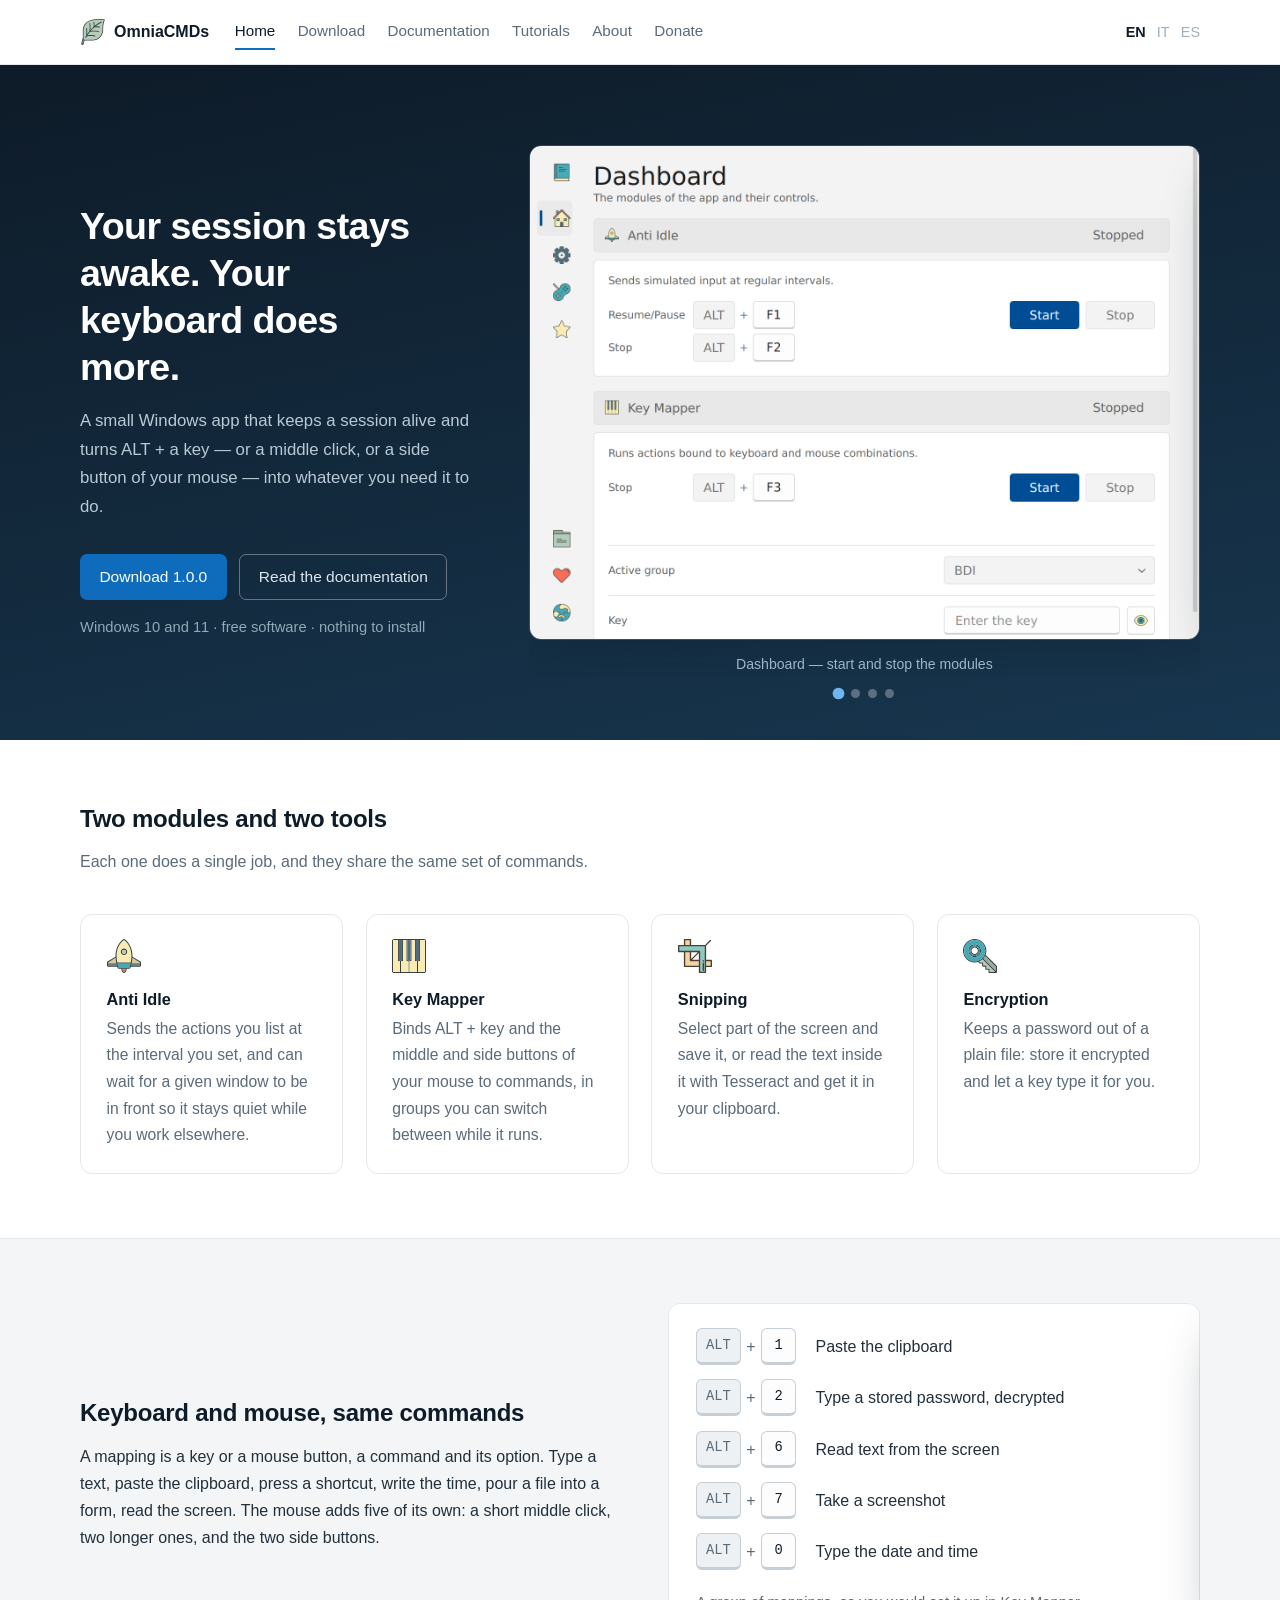
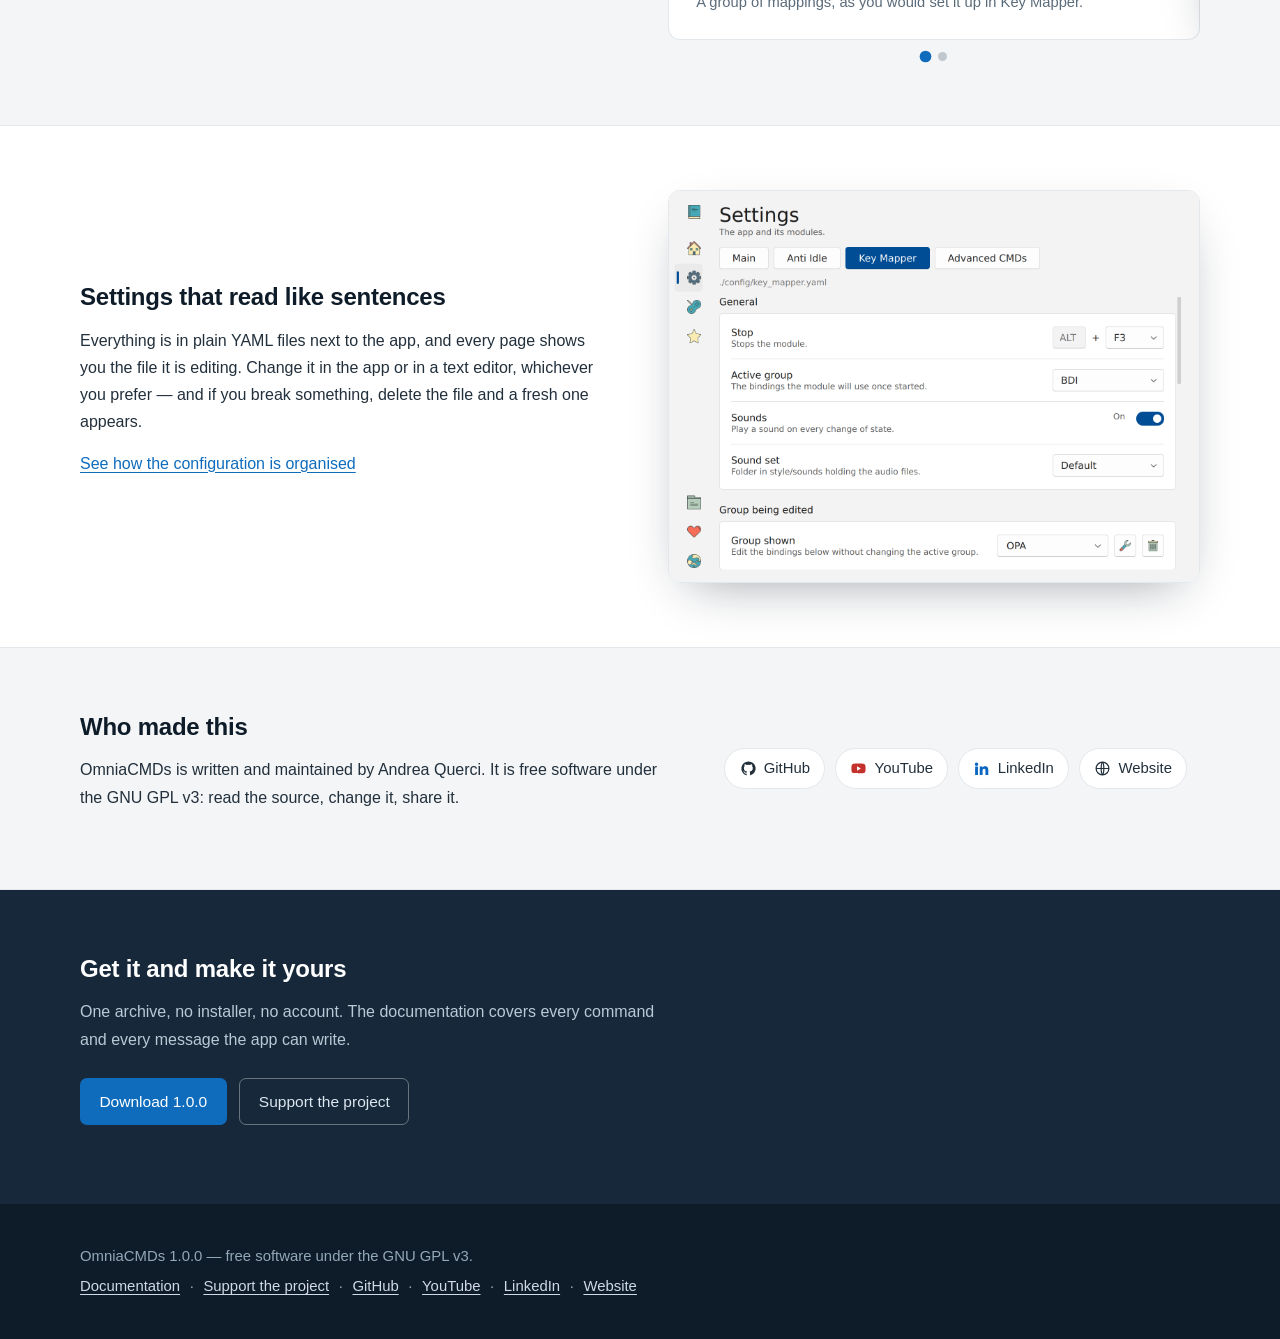
==== index.html @ 5a632fea "Add files via upload" ====
<!DOCTYPE html>
<html lang="en">
<head>
<meta charset="utf-8">
<meta name="viewport" content="width=device-width, initial-scale=1">
<title>Home — OmniaCMDs</title>
<meta name="description" content="Keep your Windows session awake and turn ALT + a key into any command.">
<link rel="icon" href="[data-uri]">
<style>
:root {
  --ink: #0e1b28;
  --ink-soft: #16283a;
  --paper: #ffffff;
  --mist: #f3f5f7;
  --body: #22303c;
  --muted: #5a6b7a;
  --rule: #e3e8ec;
  --accent: #0f6cbd;
  --accent-dark: #0b5496;
  --sky: #6fb5f0;
  --leaf: #1f7a3d;
  --keycap: #fdfdfd;
  --keycap-edge: #c6ced6;
  --shadow: 0 18px 50px -22px rgba(14, 27, 40, 0.45);
  --measure: 66ch;
}

* { box-sizing: border-box; }
html { scroll-behavior: smooth; }
@media (prefers-reduced-motion: reduce) { html { scroll-behavior: auto; } }

body {
  margin: 0;
  background: var(--paper);
  color: var(--body);
  font: 400 16px/1.7 "Segoe UI", -apple-system, "Helvetica Neue", Arial, sans-serif;
  -webkit-font-smoothing: antialiased;
}

h1, h2, h3 { color: var(--ink); line-height: 1.25; margin: 0; font-weight: 600; }
h1 { font-size: clamp(1.75rem, 1.3rem + 1.4vw, 2.35rem); letter-spacing: -0.015em; }
h2 { font-size: clamp(1.25rem, 1.1rem + 0.6vw, 1.5rem); letter-spacing: -0.01em; }
h3 { font-size: 1.02rem; }
p, ul, ol { max-width: var(--measure); }
p { margin: 0.9rem 0; }
li { margin: 0.35rem 0; }
b { color: var(--ink); }
a { color: var(--accent); text-underline-offset: 3px; }
a:hover { text-decoration-thickness: 2px; }
:focus-visible { outline: 3px solid var(--sky); outline-offset: 2px; }
img { max-width: 100%; height: auto; display: block; }

code, kbd { font-family: "Cascadia Mono", ui-monospace, "SF Mono", Menlo, Consolas, monospace; font-size: 0.9em; }
code { background: var(--mist); border-radius: 5px; padding: 0.12em 0.4em; color: #17384f; }
pre {
  background: var(--ink); color: #dfe8f0; border-radius: 10px;
  padding: 1.05rem 1.2rem; overflow-x: auto; line-height: 1.6;
  margin: 1.2rem 0; max-width: 74ch; font-size: 0.95rem;
}
pre code { background: none; color: inherit; padding: 0; }

.skip { position: absolute; left: -9999px; }
.skip:focus { left: 1rem; top: 0.6rem; z-index: 50; background: #fff; padding: 0.6rem 1rem; border-radius: 8px; }
.wrap { width: min(1200px, 100%); margin: 0 auto; padding: 0 clamp(1.1rem, 4vw, 2.5rem); }

.top {
  position: sticky; top: 0; z-index: 30;
  background: rgba(255, 255, 255, 0.93);
  backdrop-filter: blur(8px);
  border-bottom: 1px solid var(--rule);
}
.top .wrap { display: flex; align-items: center; gap: 1.6rem; min-height: 64px; }
.brand { display: inline-flex; align-items: center; gap: 0.5rem; color: var(--ink); text-decoration: none; font-weight: 600; font-size: 1rem; }
.brand img { width: 26px; height: 26px; }
.menu { display: flex; gap: 1.4rem; margin-right: auto; flex-wrap: wrap; }
.menu a { color: var(--muted); text-decoration: none; font-size: 0.95rem; padding: 0.25rem 0; border-bottom: 2px solid transparent; }
.menu a:hover { color: var(--ink); }
.menu a[aria-current] { color: var(--ink); border-bottom-color: var(--accent); }
.lang { display: flex; align-items: center; gap: 0.55rem; margin: 0; font-size: 0.9rem; color: var(--muted); }
.lang a { color: var(--muted); text-decoration: none; }
.lang a:hover { color: var(--ink); text-decoration: underline; }
.lang [aria-current] { color: var(--ink); font-weight: 600; }

.hero { background: linear-gradient(168deg, #0e1b28 0%, #17364f 100%); color: #e9eef3; padding: clamp(3rem, 7vw, 5rem) 0 0; overflow: hidden; }
.hero h1 { color: #fff; max-width: 17ch; }
.hero .lede { color: #b9c9d6; font-size: 1.05rem; max-width: 48ch; margin-top: 1rem; }
.hero .wrap { display: grid; gap: clamp(2rem, 5vw, 3.5rem); }
@media (min-width: 900px) { .hero .wrap { grid-template-columns: 0.85fr 1.45fr; align-items: center; } }
.hero .shot { margin-bottom: 2.6rem; }
.hero-actions { display: flex; flex-wrap: wrap; gap: 0.8rem; margin: 2rem 0 0.9rem; }
.hero .small { font-size: 0.92rem; color: #93a8b8; margin: 0 0 2.6rem; }

.button {
  display: inline-flex; align-items: center; justify-content: center;
  padding: 0.58rem 1.15rem; border-radius: 7px; font-weight: 500; font-size: 0.97rem;
  background: var(--accent); color: #fff; text-decoration: none;
  border: 1px solid transparent;
}
.button:hover { background: var(--accent-dark); }
.button.ghost { background: transparent; color: #dbe6ef; border-color: rgba(255,255,255,0.35); }
.button.ghost:hover { background: rgba(255,255,255,0.09); color: #fff; }
.button.quiet { background: #fff; color: var(--ink); border-color: var(--keycap-edge); }
.button.quiet:hover { background: var(--mist); }

.band { padding: clamp(2.6rem, 5vw, 4rem) 0; }
.band.mist { background: var(--mist); border-block: 1px solid var(--rule); }
.head { max-width: 58ch; margin-bottom: 2.4rem; }
.head p { color: var(--muted); font-size: 1rem; }

.grid { display: grid; gap: 1.4rem; }
@media (min-width: 720px) { .grid.two { grid-template-columns: repeat(2, 1fr); } }
@media (min-width: 980px) { .grid.four { grid-template-columns: repeat(4, 1fr); } }
.feature { background: var(--paper); border: 1px solid var(--rule); border-radius: 12px; padding: 1.5rem 1.6rem; }
.feature img { width: 34px; height: 34px; margin-bottom: 1rem; }
.feature h3 { margin-bottom: 0.4rem; }
.feature p { margin: 0; color: var(--muted); font-size: 0.98rem; }

.split { display: grid; gap: clamp(2rem, 5vw, 3.5rem); align-items: center; }
@media (min-width: 900px) { .split { grid-template-columns: 1fr 1fr; } }
.split.flip > :first-child { order: 2; }
.split img { border-radius: 12px; border: 1px solid var(--rule); box-shadow: var(--shadow); }

.keymap { background: var(--paper); border: 1px solid var(--rule); border-radius: 12px; padding: 1.5rem 1.7rem; box-shadow: var(--shadow); }
.keymap dl { display: grid; grid-template-columns: auto 1fr; gap: 0.9rem 1.2rem; margin: 0; align-items: center; }
.keymap dt { display: flex; align-items: center; gap: 0.35rem; }
.keymap dd { margin: 0; }
.keymap .caption { margin: 1.2rem 0 0; font-size: 0.92rem; color: var(--muted); }
kbd {
  display: inline-block; min-width: 2.2rem; text-align: center; font-size: 0.86rem;
  padding: 0.3rem 0.55rem; border-radius: 6px; color: var(--ink);
  background: var(--keycap); border: 1px solid var(--keycap-edge); border-bottom-width: 3px;
}
kbd.fixed { background: #eef1f4; color: var(--muted); }
.plus { color: var(--muted); }

.release {
  display: flex; flex-wrap: wrap; align-items: center; gap: 1.2rem 2rem;
  background: var(--paper); border: 1px solid var(--rule); border-radius: 12px;
  padding: 1.6rem 1.8rem; box-shadow: var(--shadow); margin-bottom: 2.6rem;
}
.release .version { font-size: 1.6rem; font-weight: 700; color: var(--ink); line-height: 1; }
.release .meta { color: var(--muted); font-size: 0.95rem; }
.release .actions { margin-left: auto; }
.panel { background: var(--paper); border: 1px solid var(--rule); border-radius: 12px; padding: 1.6rem 1.8rem; }
.panel h3 { margin-bottom: 0.3rem; }
.panel p { color: var(--muted); }
.panel .button { margin-top: 0.6rem; }
.give { display: grid; gap: 1.4rem; }
@media (min-width: 720px) { .give { grid-template-columns: repeat(2, 1fr); } }

.docs { display: grid; gap: 2.6rem; margin-top: 2.8rem; }
@media (min-width: 980px) { .docs { grid-template-columns: 230px 1fr; align-items: start; } }
.toc { position: sticky; top: 84px; font-size: 0.95rem; }
.toc ol { list-style: none; margin: 0; padding: 0; }
.toc a { display: block; padding: 0.32rem 0.75rem; color: var(--muted); text-decoration: none; border-left: 2px solid var(--rule); }
.toc a:hover { color: var(--ink); border-left-color: var(--accent); background: var(--mist); }
.doc h2 { margin-top: 3rem; padding-top: 1.6rem; border-top: 1px solid var(--rule); scroll-margin-top: 84px; }
.doc h2:first-child { margin-top: 0; padding-top: 0; border-top: 0; }
.doc h3 { margin-top: 1.9rem; }

table { border-collapse: collapse; width: 100%; max-width: 74ch; margin: 1.3rem 0; font-size: 0.97rem; }
th, td { text-align: left; padding: 0.6rem 0.75rem; border-bottom: 1px solid var(--rule); vertical-align: top; }
thead th { color: var(--ink); background: var(--mist); font-weight: 600; }
tbody tr:last-child td { border-bottom: 0; }

.note { border-left: 4px solid var(--leaf); background: #f2f8f4; padding: 0.9rem 1.2rem; margin: 1.4rem 0; max-width: 70ch; border-radius: 0 10px 10px 0; }
.note p { margin: 0.3rem 0; }

.cta { background: var(--ink-soft); color: #dbe6ef; padding: clamp(2.6rem, 5vw, 4rem) 0; }
.cta h2 { color: #fff; }
.cta p { color: #b9c9d6; }
.cta .actions { display: flex; flex-wrap: wrap; gap: 0.8rem; margin-top: 1.6rem; }
.foot { background: var(--ink); color: #93a8b8; padding: 2.2rem 0; font-size: 0.93rem; }
.foot a { color: #cfdae4; }
.foot p { margin: 0.3rem 0; max-width: none; }

@media (max-width: 760px) {
  .top .wrap { flex-wrap: wrap; row-gap: 0.6rem; padding-block: 0.7rem; }
  .brand { margin-right: auto; }
  .menu { order: 3; width: 100%; gap: 1.1rem; }
  .release .actions { margin-left: 0; }
}

.pay { display: flex; align-items: center; gap: 0.8rem; margin-bottom: 0.4rem; }
.pay img { width: 34px; height: 34px; flex: none; }
.pay h3 { margin: 0; }
.bank { background: var(--mist); border: 1px solid var(--rule); border-radius: 12px; padding: 1.6rem 1.8rem; margin-top: 1.4rem; }
.bank .iban {
  display: inline-block; margin: 0.4rem 0 0.2rem; font-size: 1.05rem; letter-spacing: 0.06em;
  font-family: "Cascadia Mono", ui-monospace, Consolas, monospace;
  background: var(--paper); border: 1px solid var(--rule); border-radius: 8px; padding: 0.6rem 0.9rem;
  user-select: all;
}
.bank .holder { color: var(--muted); font-size: 0.93rem; margin: 0.4rem 0 1rem; }
.bank .holder:last-child { margin-bottom: 0; }
.bank .iban.small-code { font-size: 0.95rem; letter-spacing: 0.04em; }
.free { display: inline-block; font-size: 0.82rem; color: var(--leaf); background: #e8f4ec;
        border: 1px solid #bcdcc7; border-radius: 999px; padding: 0.1rem 0.6rem; margin-left: 0.5rem; }

/* ------------------------------------------------------------- credits */
.credits { display: grid; gap: 1.6rem; align-items: center; }
@media (min-width: 760px) { .credits { grid-template-columns: 1.3fr 1fr; } }
.social { display: flex; flex-wrap: wrap; gap: 0.6rem; margin: 0; padding: 0; list-style: none; }
.social a {
  display: inline-flex; align-items: center; gap: 0.45rem; text-decoration: none;
  background: var(--paper); border: 1px solid var(--rule); border-radius: 999px;
  padding: 0.4rem 0.9rem; color: var(--body); font-size: 0.93rem;
}
.social a:hover { border-color: var(--accent); color: var(--accent); }
.social img { width: 17px; height: 17px; }

/* -------------------------------------------------------------- motion */
@media (prefers-reduced-motion: no-preference) {
  .hero h1, .hero .lede, .hero-actions, .hero .small { animation: lift 0.7s ease-out both; }
  .hero .lede { animation-delay: 0.08s; }
  .hero-actions { animation-delay: 0.16s; }
  .hero .small { animation-delay: 0.22s; }
  .hero .shot { animation: arrive 1s cubic-bezier(0.22, 0.8, 0.3, 1) 0.15s both; }

  @supports (animation-timeline: view()) {
    .band .head, .feature, .split > *, .carousel, .release, .panel, .bank, .credits {
      animation: breathe linear both;
      animation-timeline: view();
      animation-range: entry 8% exit 92%;
    }
  }
}
@keyframes lift { from { opacity: 0; transform: translateY(14px); } to { opacity: 1; transform: none; } }
@keyframes breathe {
  0% { opacity: 0; transform: translateY(20px); }
  22% { opacity: 1; transform: none; }
  78% { opacity: 1; transform: none; }
  100% { opacity: 0; transform: translateY(-14px); }
}
@keyframes arrive { from { opacity: 0; transform: translateY(46px) scale(0.985); } to { opacity: 1; transform: none; } }

.lang .soon { color: #9fb0bd; cursor: default; }
.lang { gap: 0.7rem; }

@media print {
  * { animation: none !important; opacity: 1 !important; transform: none !important; }
  .top, .cta, .hero .shot { display: none; }
  body { color: #000; }
}

.foot-links { display: flex; flex-wrap: wrap; gap: 0.2rem 0.6rem; }

.carousel { position: relative; }
.carousel .stage { border-radius: 12px; }
.carousel .track {
  display: flex; overflow-x: auto; scroll-snap-type: x mandatory;
  scroll-behavior: smooth; scrollbar-width: none; border-radius: 12px;
  overscroll-behavior-x: contain; -webkit-overflow-scrolling: touch;
}
.carousel .track::-webkit-scrollbar { display: none; }
.carousel .slide { flex: 0 0 100%; margin: 0; min-width: 0; scroll-snap-align: center; }
.carousel img { width: 100%; display: block; border-radius: 12px; box-shadow: var(--shadow); }
.hero .carousel img { border: 1px solid rgba(255, 255, 255, 0.16); }
.carousel figcaption { text-align: center; font-size: 0.88rem; color: var(--muted); padding: 0.8rem 0.5rem 0; }
.hero .carousel figcaption { color: #9fb4c6; }

.dots {
  display: flex; justify-content: center; gap: 0.5rem;
  margin: 0.8rem auto 0; padding: 0; max-width: none;
}
.dots button {
  width: 9px; height: 9px; padding: 0; border-radius: 50%; cursor: pointer; border: 0;
  background: rgba(20, 40, 60, 0.22); transition: background 0.3s ease, transform 0.3s ease;
}
.hero .dots button { background: rgba(255, 255, 255, 0.3); }
.dots button[aria-current="true"] { background: var(--accent); transform: scale(1.3); }
.hero .dots button[aria-current="true"] { background: var(--sky); }
.dots button:hover { background: rgba(20, 40, 60, 0.45); }
.hero .dots button:hover { background: rgba(255, 255, 255, 0.6); }

@media (prefers-reduced-motion: reduce) {
  .carousel .track { scroll-behavior: auto; }
}





/* ------------------------------------------------- figures and tutorials */
figure.shot { margin: 1.8rem 0; }
figure.shot img { width: 100%; border-radius: 10px; border: 1px solid var(--rule); box-shadow: var(--shadow); }
figure.shot figcaption { text-align: left; font-size: 0.9rem; color: var(--muted); padding-top: 0.6rem; }

.videos { margin-bottom: 2rem; }
.video { background: var(--paper); border: 1px solid var(--rule); border-radius: 12px; padding: 1.4rem 1.5rem; }
.video h3 { margin-bottom: 0.4rem; }
.video p { color: var(--muted); font-size: 0.97rem; }
.button img { width: 17px; height: 17px; margin-right: 0.5rem; }
.button span { display: inline-block; }

dl.notes { display: grid; grid-template-columns: auto 1fr; gap: 0.5rem 1.2rem; max-width: 72ch; margin: 1.2rem 0 2rem; }
dl.notes dt { color: var(--ink); font-weight: 600; }
dl.notes dd { margin: 0; color: var(--muted); }
@media (max-width: 620px) { dl.notes { grid-template-columns: 1fr; gap: 0.1rem 0; } dl.notes dd { margin-bottom: 0.7rem; } }

</style>
</head>
<body>
<a class="skip" href="#main">Skip to content</a>
<header class="top"><div class="wrap">
  <a class="brand" href="index.html"><img src="[data-uri]" alt=""><span>OmniaCMDs</span></a>
  <nav class="menu"><a href="index.html" aria-current="page">Home</a><a href="download.html">Download</a><a href="docs.html">Documentation</a><a href="tutorials.html">Tutorials</a><a href="about.html">About</a><a href="donate.html">Donate</a></nav>
  <p class="lang"><span aria-current="true">EN</span> <span class="soon" title="Coming soon">IT</span> <span class="soon" title="Coming soon">ES</span></p>
</div></header>
<main id="main">
<section class="hero"><div class="wrap">
  <div>
    <h1>Your session stays awake. Your keyboard does more.</h1>
    <p class="lede">A small Windows app that keeps a session alive and turns ALT + a key — or a middle click, or a side button of your mouse — into whatever you need it to do.</p>
    <p class="hero-actions">
      <a class="button" href="download.html">Download 1.0.0</a>
      <a class="button ghost" href="docs.html">Read the documentation</a>
    </p>
    <p class="small">Windows 10 and 11 · free software · nothing to install</p>
  </div>
  <div class="shot carousel" data-every="6000">
    <div class="stage"><div class="track"><figure class="slide"><img src="[data-uri]" alt="Dashboard — start and stop the modules"><figcaption>Dashboard — start and stop the modules</figcaption></figure><figure class="slide"><img src="[data-uri]" alt="Key Mapper — mouse and keyboard mappings"><figcaption>Key Mapper — mouse and keyboard mappings</figcaption></figure><figure class="slide"><img src="[data-uri]" alt="Anti Idle — actions, waits and windows to watch"><figcaption>Anti Idle — actions, waits and windows to watch</figcaption></figure><figure class="slide"><img src="[data-uri]" alt="Snipping — capture an area or read its text"><figcaption>Snipping — capture an area or read its text</figcaption></figure></div></div>
    <p class="dots"><button type="button" aria-label="Dashboard — start and stop the modules"></button><button type="button" aria-label="Key Mapper — mouse and keyboard mappings"></button><button type="button" aria-label="Anti Idle — actions, waits and windows to watch"></button><button type="button" aria-label="Snipping — capture an area or read its text"></button></p>
  </div>
</div></section>

<section class="band"><div class="wrap">
  <div class="head">
    <h2>Two modules and two tools</h2>
    <p>Each one does a single job, and they share the same set of commands.</p>
  </div>
  <div class="grid four"><article class="feature"><img src="[data-uri]" alt=""><h3>Anti Idle</h3><p>Sends the actions you list at the interval you set, and can wait for a given window to be in front so it stays quiet while you work elsewhere.</p></article><article class="feature"><img src="[data-uri]" alt=""><h3>Key Mapper</h3><p>Binds ALT + key and the middle and side buttons of your mouse to commands, in groups you can switch between while it runs.</p></article><article class="feature"><img src="[data-uri]" alt=""><h3>Snipping</h3><p>Select part of the screen and save it, or read the text inside it with Tesseract and get it in your clipboard.</p></article><article class="feature"><img src="[data-uri]" alt=""><h3>Encryption</h3><p>Keeps a password out of a plain file: store it encrypted and let a key type it for you.</p></article></div>
</div></section>

<section class="band mist"><div class="wrap split">
  <div>
    <h2>Keyboard and mouse, same commands</h2>
    <p>A mapping is a key or a mouse button, a command and its option. Type a text, paste the clipboard, press a shortcut, write the time, pour a file into a form, read the screen. The mouse adds five of its own: a short middle click, two longer ones, and the two side buttons.</p>
  </div>
  <div class="carousel" data-every="7000">
    <div class="stage"><div class="track"><div class="slide keymap"><dl><dt><kbd class="fixed">ALT</kbd><span class="plus">+</span><kbd>1</kbd></dt><dd>Paste the clipboard</dd><dt><kbd class="fixed">ALT</kbd><span class="plus">+</span><kbd>2</kbd></dt><dd>Type a stored password, decrypted</dd><dt><kbd class="fixed">ALT</kbd><span class="plus">+</span><kbd>6</kbd></dt><dd>Read text from the screen</dd><dt><kbd class="fixed">ALT</kbd><span class="plus">+</span><kbd>7</kbd></dt><dd>Take a screenshot</dd><dt><kbd class="fixed">ALT</kbd><span class="plus">+</span><kbd>0</kbd></dt><dd>Type the date and time</dd></dl><p class="caption">A group of mappings, as you would set it up in Key Mapper.</p></div><div class="slide keymap"><dl><dt><kbd>MB3</kbd></dt><dd>Type your user name</dd><dt><kbd>MB3-1</kbd></dt><dd>Type the password, decrypted</dd><dt><kbd>MB3-2</kbd></dt><dd>Paste the clipboard</dd><dt><kbd>X1</kbd></dt><dd>Open a file</dd><dt><kbd>X2</kbd></dt><dd>Read text from the screen</dd></dl><p class="caption">The same group, on the mouse buttons.</p></div></div></div>
    <p class="dots">
      <button type="button" aria-label="A group of mappings, as you would set it up in Key Mapper."></button>
      <button type="button" aria-label="The same group, on the mouse buttons."></button>
    </p>
  </div>
</div></section>

<section class="band"><div class="wrap split flip">
  <div><img src="[data-uri]" alt="The Key Mapper settings, with mouse and keyboard mappings."></div>
  <div>
    <h2>Settings that read like sentences</h2>
    <p>Everything is in plain YAML files next to the app, and every page shows you the file it is editing. Change it in the app or in a text editor, whichever you prefer — and if you break something, delete the file and a fresh one appears.</p>
    <p><a href="docs.html">See how the configuration is organised</a></p>
  </div>
</div></section>

<section class="band mist"><div class="wrap credits">
  <div>
    <h2>Who made this</h2>
    <p>OmniaCMDs is written and maintained by Andrea Querci. It is free software under the GNU GPL v3: read the source, change it, share it.</p>
  </div>
  <ul class="social"><li><a href="https://github.com/" rel="noreferrer"><img src="[data-uri]" alt="">GitHub</a></li><li><a href="https://youtube.com/" rel="noreferrer"><img src="[data-uri]" alt="">YouTube</a></li><li><a href="https://linkedin.com/" rel="noreferrer"><img src="[data-uri]" alt="">LinkedIn</a></li><li><a href="https://querci.ovh/" rel="noreferrer"><img src="[data-uri]" alt="">Website</a></li></ul>
</div></section>
<section class="cta"><div class="wrap">
  <h2>Get it and make it yours</h2>
  <p>One archive, no installer, no account. The documentation covers every command and every message the app can write.</p>
  <p class="actions">
    <a class="button" href="download.html">Download 1.0.0</a>
    <a class="button ghost" href="donate.html">Support the project</a>
  </p>
</div></section>
</main>
<script src="assets/carousel.js"></script>
<footer class="foot"><div class="wrap">
  <p>OmniaCMDs 1.0.0 — free software under the GNU GPL v3.</p>
  <p class="foot-links"><a href="docs.html">Documentation</a> · <a href="donate.html">Support the project</a> · <a href="https://github.com/" rel="noreferrer">GitHub</a> · <a href="https://youtube.com/" rel="noreferrer">YouTube</a> · <a href="https://linkedin.com/" rel="noreferrer">LinkedIn</a> · <a href="https://querci.ovh/" rel="noreferrer">Website</a></p>
</div></footer>
</body>
</html>
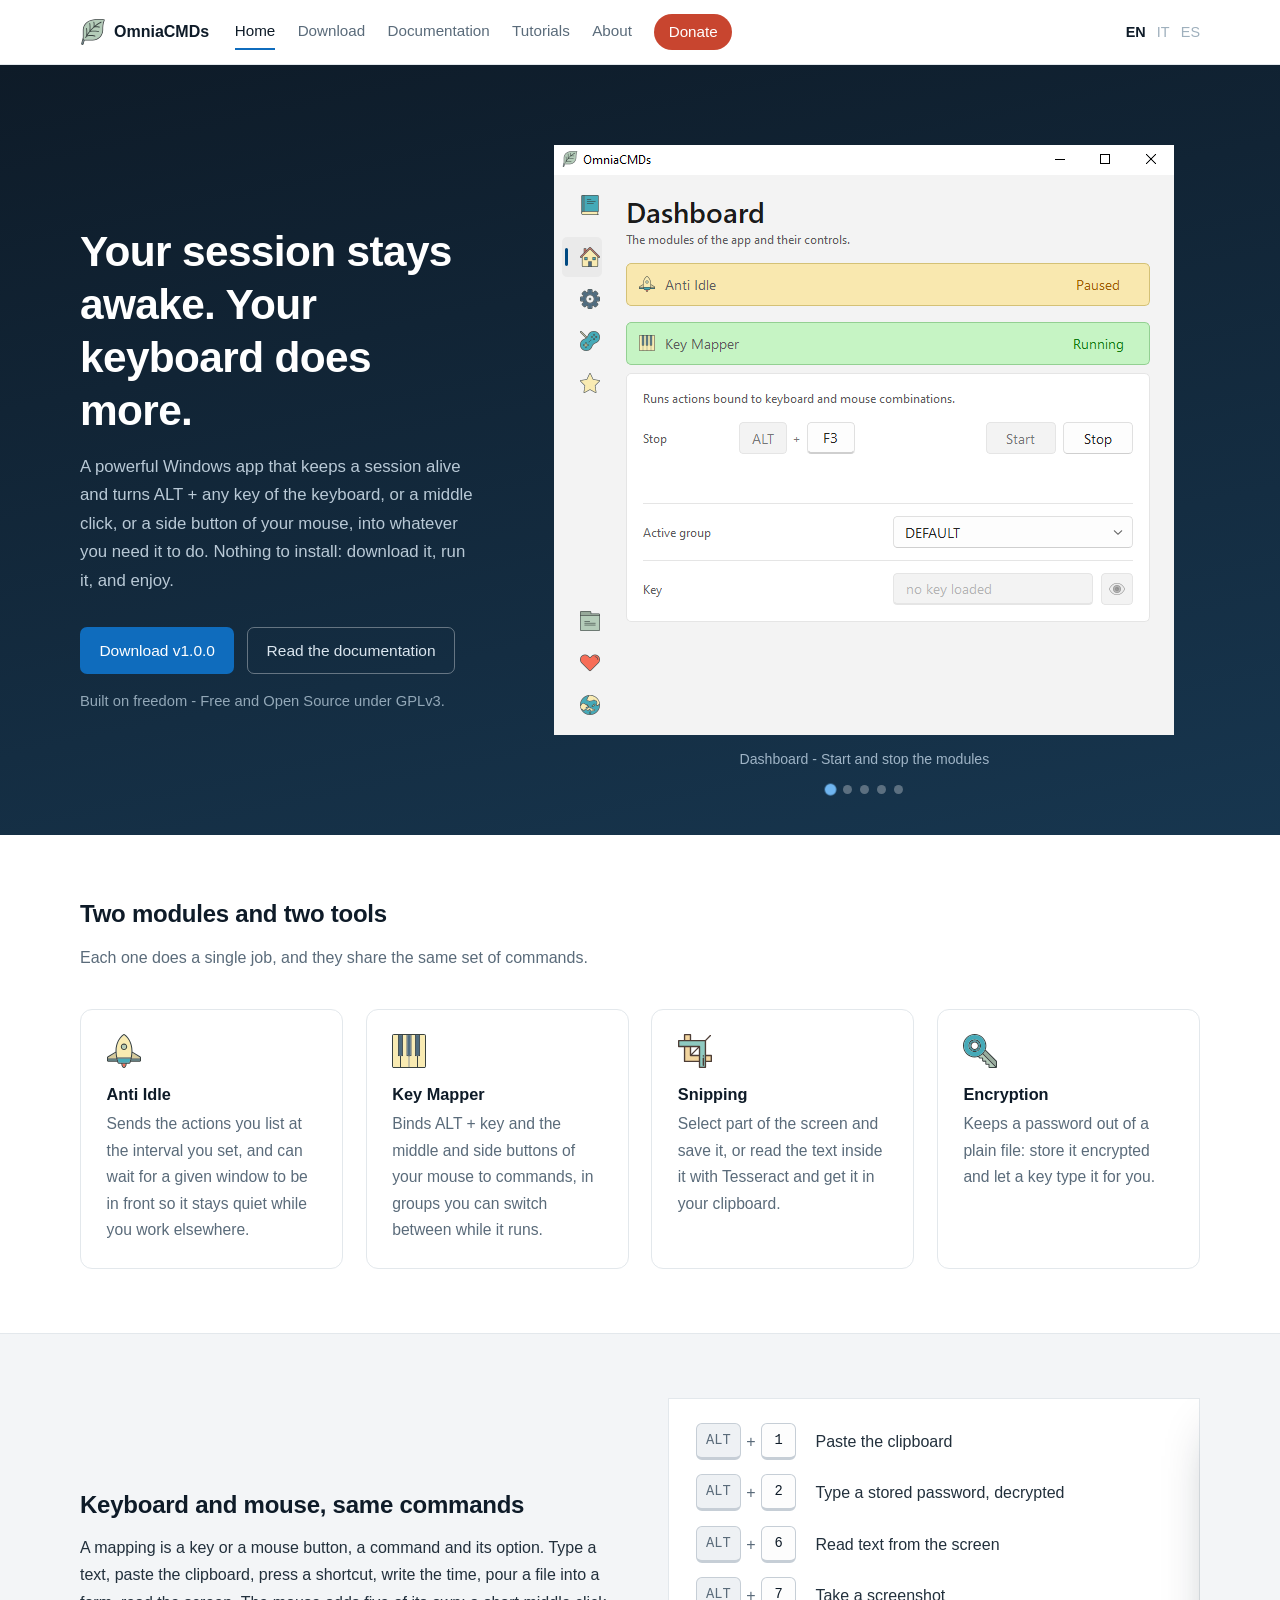
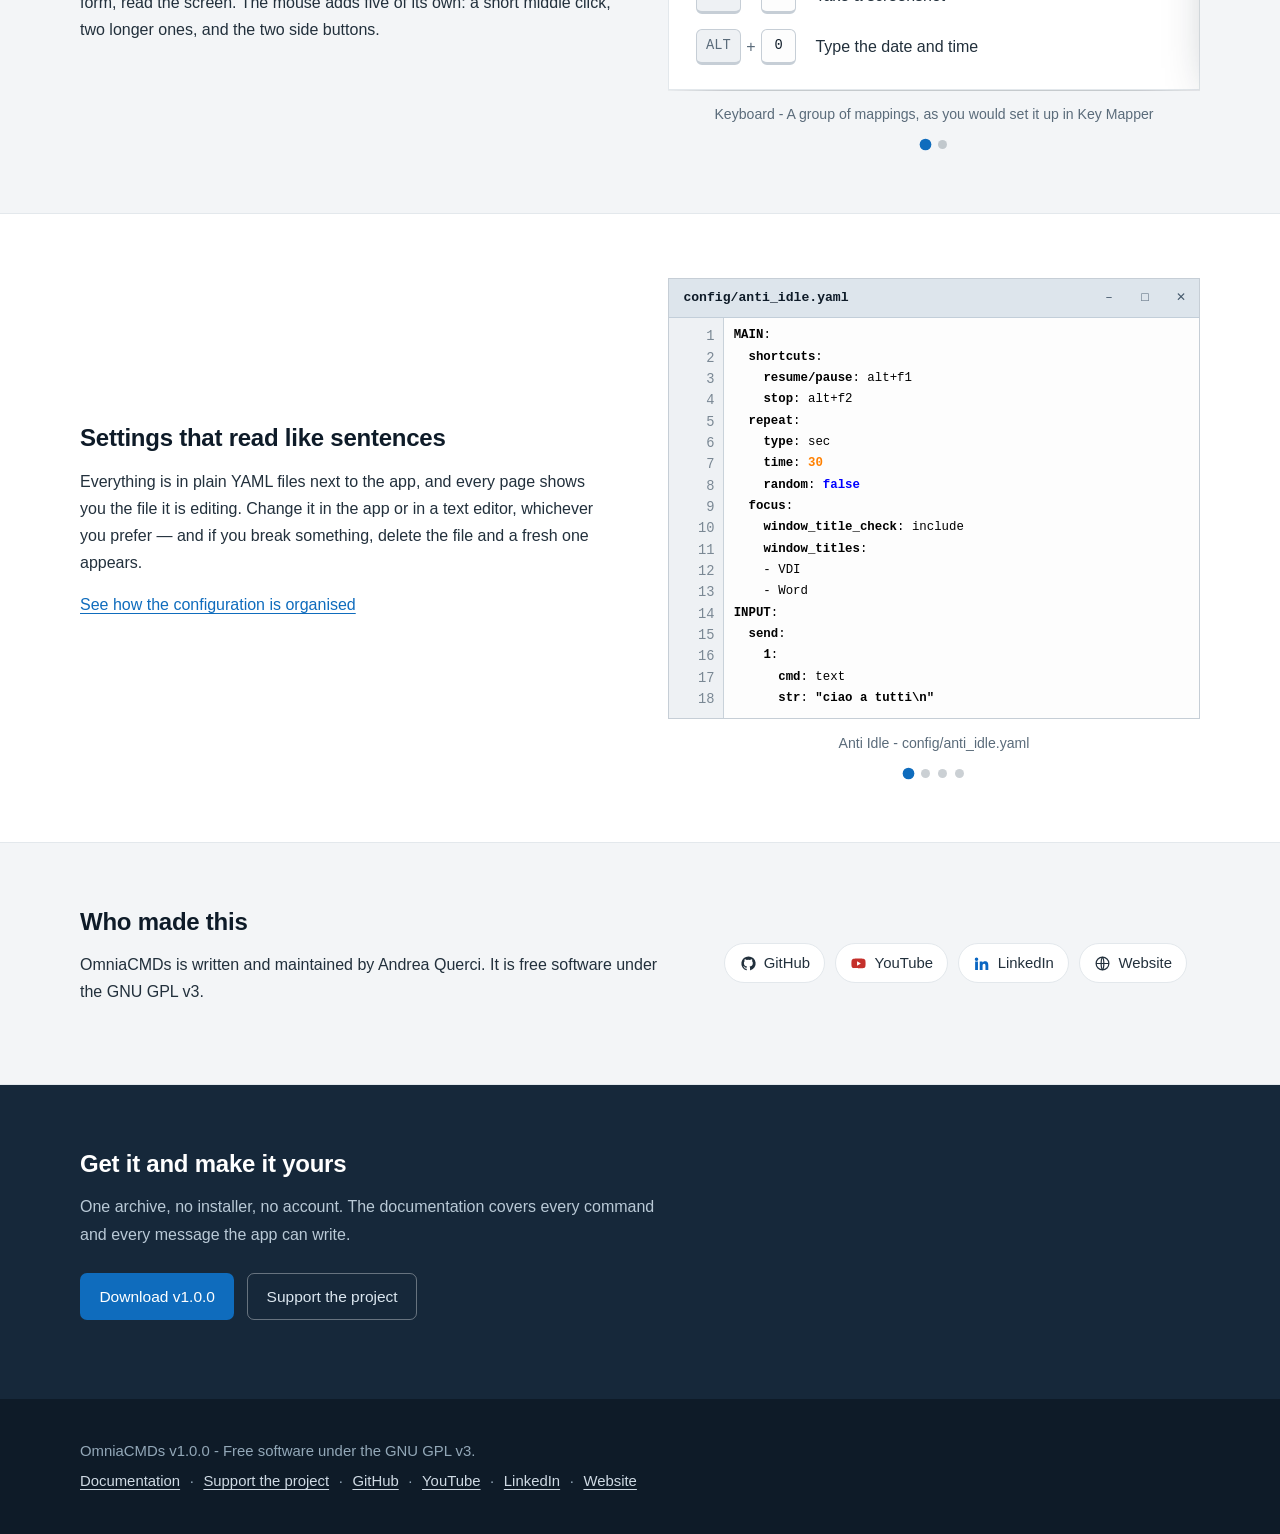
==== commit a64fca1b: "Add files via upload" ====
--- a/index.html
+++ b/index.html
@@ -5,305 +5,13 @@
 <meta name="viewport" content="width=device-width, initial-scale=1">
 <title>Home — OmniaCMDs</title>
 <meta name="description" content="Keep your Windows session awake and turn ALT + a key into any command.">
-<link rel="icon" href="[data-uri]">
-<style>
-:root {
-  --ink: #0e1b28;
-  --ink-soft: #16283a;
-  --paper: #ffffff;
-  --mist: #f3f5f7;
-  --body: #22303c;
-  --muted: #5a6b7a;
-  --rule: #e3e8ec;
-  --accent: #0f6cbd;
-  --accent-dark: #0b5496;
-  --sky: #6fb5f0;
-  --leaf: #1f7a3d;
-  --keycap: #fdfdfd;
-  --keycap-edge: #c6ced6;
-  --shadow: 0 18px 50px -22px rgba(14, 27, 40, 0.45);
-  --measure: 66ch;
-}
-
-* { box-sizing: border-box; }
-html { scroll-behavior: smooth; }
-@media (prefers-reduced-motion: reduce) { html { scroll-behavior: auto; } }
-
-body {
-  margin: 0;
-  background: var(--paper);
-  color: var(--body);
-  font: 400 16px/1.7 "Segoe UI", -apple-system, "Helvetica Neue", Arial, sans-serif;
-  -webkit-font-smoothing: antialiased;
-}
-
-h1, h2, h3 { color: var(--ink); line-height: 1.25; margin: 0; font-weight: 600; }
-h1 { font-size: clamp(1.75rem, 1.3rem + 1.4vw, 2.35rem); letter-spacing: -0.015em; }
-h2 { font-size: clamp(1.25rem, 1.1rem + 0.6vw, 1.5rem); letter-spacing: -0.01em; }
-h3 { font-size: 1.02rem; }
-p, ul, ol { max-width: var(--measure); }
-p { margin: 0.9rem 0; }
-li { margin: 0.35rem 0; }
-b { color: var(--ink); }
-a { color: var(--accent); text-underline-offset: 3px; }
-a:hover { text-decoration-thickness: 2px; }
-:focus-visible { outline: 3px solid var(--sky); outline-offset: 2px; }
-img { max-width: 100%; height: auto; display: block; }
-
-code, kbd { font-family: "Cascadia Mono", ui-monospace, "SF Mono", Menlo, Consolas, monospace; font-size: 0.9em; }
-code { background: var(--mist); border-radius: 5px; padding: 0.12em 0.4em; color: #17384f; }
-pre {
-  background: var(--ink); color: #dfe8f0; border-radius: 10px;
-  padding: 1.05rem 1.2rem; overflow-x: auto; line-height: 1.6;
-  margin: 1.2rem 0; max-width: 74ch; font-size: 0.95rem;
-}
-pre code { background: none; color: inherit; padding: 0; }
-
-.skip { position: absolute; left: -9999px; }
-.skip:focus { left: 1rem; top: 0.6rem; z-index: 50; background: #fff; padding: 0.6rem 1rem; border-radius: 8px; }
-.wrap { width: min(1200px, 100%); margin: 0 auto; padding: 0 clamp(1.1rem, 4vw, 2.5rem); }
-
-.top {
-  position: sticky; top: 0; z-index: 30;
-  background: rgba(255, 255, 255, 0.93);
-  backdrop-filter: blur(8px);
-  border-bottom: 1px solid var(--rule);
-}
-.top .wrap { display: flex; align-items: center; gap: 1.6rem; min-height: 64px; }
-.brand { display: inline-flex; align-items: center; gap: 0.5rem; color: var(--ink); text-decoration: none; font-weight: 600; font-size: 1rem; }
-.brand img { width: 26px; height: 26px; }
-.menu { display: flex; gap: 1.4rem; margin-right: auto; flex-wrap: wrap; }
-.menu a { color: var(--muted); text-decoration: none; font-size: 0.95rem; padding: 0.25rem 0; border-bottom: 2px solid transparent; }
-.menu a:hover { color: var(--ink); }
-.menu a[aria-current] { color: var(--ink); border-bottom-color: var(--accent); }
-.lang { display: flex; align-items: center; gap: 0.55rem; margin: 0; font-size: 0.9rem; color: var(--muted); }
-.lang a { color: var(--muted); text-decoration: none; }
-.lang a:hover { color: var(--ink); text-decoration: underline; }
-.lang [aria-current] { color: var(--ink); font-weight: 600; }
-
-.hero { background: linear-gradient(168deg, #0e1b28 0%, #17364f 100%); color: #e9eef3; padding: clamp(3rem, 7vw, 5rem) 0 0; overflow: hidden; }
-.hero h1 { color: #fff; max-width: 17ch; }
-.hero .lede { color: #b9c9d6; font-size: 1.05rem; max-width: 48ch; margin-top: 1rem; }
-.hero .wrap { display: grid; gap: clamp(2rem, 5vw, 3.5rem); }
-@media (min-width: 900px) { .hero .wrap { grid-template-columns: 0.85fr 1.45fr; align-items: center; } }
-.hero .shot { margin-bottom: 2.6rem; }
-.hero-actions { display: flex; flex-wrap: wrap; gap: 0.8rem; margin: 2rem 0 0.9rem; }
-.hero .small { font-size: 0.92rem; color: #93a8b8; margin: 0 0 2.6rem; }
-
-.button {
-  display: inline-flex; align-items: center; justify-content: center;
-  padding: 0.58rem 1.15rem; border-radius: 7px; font-weight: 500; font-size: 0.97rem;
-  background: var(--accent); color: #fff; text-decoration: none;
-  border: 1px solid transparent;
-}
-.button:hover { background: var(--accent-dark); }
-.button.ghost { background: transparent; color: #dbe6ef; border-color: rgba(255,255,255,0.35); }
-.button.ghost:hover { background: rgba(255,255,255,0.09); color: #fff; }
-.button.quiet { background: #fff; color: var(--ink); border-color: var(--keycap-edge); }
-.button.quiet:hover { background: var(--mist); }
-
-.band { padding: clamp(2.6rem, 5vw, 4rem) 0; }
-.band.mist { background: var(--mist); border-block: 1px solid var(--rule); }
-.head { max-width: 58ch; margin-bottom: 2.4rem; }
-.head p { color: var(--muted); font-size: 1rem; }
-
-.grid { display: grid; gap: 1.4rem; }
-@media (min-width: 720px) { .grid.two { grid-template-columns: repeat(2, 1fr); } }
-@media (min-width: 980px) { .grid.four { grid-template-columns: repeat(4, 1fr); } }
-.feature { background: var(--paper); border: 1px solid var(--rule); border-radius: 12px; padding: 1.5rem 1.6rem; }
-.feature img { width: 34px; height: 34px; margin-bottom: 1rem; }
-.feature h3 { margin-bottom: 0.4rem; }
-.feature p { margin: 0; color: var(--muted); font-size: 0.98rem; }
-
-.split { display: grid; gap: clamp(2rem, 5vw, 3.5rem); align-items: center; }
-@media (min-width: 900px) { .split { grid-template-columns: 1fr 1fr; } }
-.split.flip > :first-child { order: 2; }
-.split img { border-radius: 12px; border: 1px solid var(--rule); box-shadow: var(--shadow); }
-
-.keymap { background: var(--paper); border: 1px solid var(--rule); border-radius: 12px; padding: 1.5rem 1.7rem; box-shadow: var(--shadow); }
-.keymap dl { display: grid; grid-template-columns: auto 1fr; gap: 0.9rem 1.2rem; margin: 0; align-items: center; }
-.keymap dt { display: flex; align-items: center; gap: 0.35rem; }
-.keymap dd { margin: 0; }
-.keymap .caption { margin: 1.2rem 0 0; font-size: 0.92rem; color: var(--muted); }
-kbd {
-  display: inline-block; min-width: 2.2rem; text-align: center; font-size: 0.86rem;
-  padding: 0.3rem 0.55rem; border-radius: 6px; color: var(--ink);
-  background: var(--keycap); border: 1px solid var(--keycap-edge); border-bottom-width: 3px;
-}
-kbd.fixed { background: #eef1f4; color: var(--muted); }
-.plus { color: var(--muted); }
-
-.release {
-  display: flex; flex-wrap: wrap; align-items: center; gap: 1.2rem 2rem;
-  background: var(--paper); border: 1px solid var(--rule); border-radius: 12px;
-  padding: 1.6rem 1.8rem; box-shadow: var(--shadow); margin-bottom: 2.6rem;
-}
-.release .version { font-size: 1.6rem; font-weight: 700; color: var(--ink); line-height: 1; }
-.release .meta { color: var(--muted); font-size: 0.95rem; }
-.release .actions { margin-left: auto; }
-.panel { background: var(--paper); border: 1px solid var(--rule); border-radius: 12px; padding: 1.6rem 1.8rem; }
-.panel h3 { margin-bottom: 0.3rem; }
-.panel p { color: var(--muted); }
-.panel .button { margin-top: 0.6rem; }
-.give { display: grid; gap: 1.4rem; }
-@media (min-width: 720px) { .give { grid-template-columns: repeat(2, 1fr); } }
-
-.docs { display: grid; gap: 2.6rem; margin-top: 2.8rem; }
-@media (min-width: 980px) { .docs { grid-template-columns: 230px 1fr; align-items: start; } }
-.toc { position: sticky; top: 84px; font-size: 0.95rem; }
-.toc ol { list-style: none; margin: 0; padding: 0; }
-.toc a { display: block; padding: 0.32rem 0.75rem; color: var(--muted); text-decoration: none; border-left: 2px solid var(--rule); }
-.toc a:hover { color: var(--ink); border-left-color: var(--accent); background: var(--mist); }
-.doc h2 { margin-top: 3rem; padding-top: 1.6rem; border-top: 1px solid var(--rule); scroll-margin-top: 84px; }
-.doc h2:first-child { margin-top: 0; padding-top: 0; border-top: 0; }
-.doc h3 { margin-top: 1.9rem; }
-
-table { border-collapse: collapse; width: 100%; max-width: 74ch; margin: 1.3rem 0; font-size: 0.97rem; }
-th, td { text-align: left; padding: 0.6rem 0.75rem; border-bottom: 1px solid var(--rule); vertical-align: top; }
-thead th { color: var(--ink); background: var(--mist); font-weight: 600; }
-tbody tr:last-child td { border-bottom: 0; }
-
-.note { border-left: 4px solid var(--leaf); background: #f2f8f4; padding: 0.9rem 1.2rem; margin: 1.4rem 0; max-width: 70ch; border-radius: 0 10px 10px 0; }
-.note p { margin: 0.3rem 0; }
-
-.cta { background: var(--ink-soft); color: #dbe6ef; padding: clamp(2.6rem, 5vw, 4rem) 0; }
-.cta h2 { color: #fff; }
-.cta p { color: #b9c9d6; }
-.cta .actions { display: flex; flex-wrap: wrap; gap: 0.8rem; margin-top: 1.6rem; }
-.foot { background: var(--ink); color: #93a8b8; padding: 2.2rem 0; font-size: 0.93rem; }
-.foot a { color: #cfdae4; }
-.foot p { margin: 0.3rem 0; max-width: none; }
-
-@media (max-width: 760px) {
-  .top .wrap { flex-wrap: wrap; row-gap: 0.6rem; padding-block: 0.7rem; }
-  .brand { margin-right: auto; }
-  .menu { order: 3; width: 100%; gap: 1.1rem; }
-  .release .actions { margin-left: 0; }
-}
-
-.pay { display: flex; align-items: center; gap: 0.8rem; margin-bottom: 0.4rem; }
-.pay img { width: 34px; height: 34px; flex: none; }
-.pay h3 { margin: 0; }
-.bank { background: var(--mist); border: 1px solid var(--rule); border-radius: 12px; padding: 1.6rem 1.8rem; margin-top: 1.4rem; }
-.bank .iban {
-  display: inline-block; margin: 0.4rem 0 0.2rem; font-size: 1.05rem; letter-spacing: 0.06em;
-  font-family: "Cascadia Mono", ui-monospace, Consolas, monospace;
-  background: var(--paper); border: 1px solid var(--rule); border-radius: 8px; padding: 0.6rem 0.9rem;
-  user-select: all;
-}
-.bank .holder { color: var(--muted); font-size: 0.93rem; margin: 0.4rem 0 1rem; }
-.bank .holder:last-child { margin-bottom: 0; }
-.bank .iban.small-code { font-size: 0.95rem; letter-spacing: 0.04em; }
-.free { display: inline-block; font-size: 0.82rem; color: var(--leaf); background: #e8f4ec;
-        border: 1px solid #bcdcc7; border-radius: 999px; padding: 0.1rem 0.6rem; margin-left: 0.5rem; }
-
-/* ------------------------------------------------------------- credits */
-.credits { display: grid; gap: 1.6rem; align-items: center; }
-@media (min-width: 760px) { .credits { grid-template-columns: 1.3fr 1fr; } }
-.social { display: flex; flex-wrap: wrap; gap: 0.6rem; margin: 0; padding: 0; list-style: none; }
-.social a {
-  display: inline-flex; align-items: center; gap: 0.45rem; text-decoration: none;
-  background: var(--paper); border: 1px solid var(--rule); border-radius: 999px;
-  padding: 0.4rem 0.9rem; color: var(--body); font-size: 0.93rem;
-}
-.social a:hover { border-color: var(--accent); color: var(--accent); }
-.social img { width: 17px; height: 17px; }
-
-/* -------------------------------------------------------------- motion */
-@media (prefers-reduced-motion: no-preference) {
-  .hero h1, .hero .lede, .hero-actions, .hero .small { animation: lift 0.7s ease-out both; }
-  .hero .lede { animation-delay: 0.08s; }
-  .hero-actions { animation-delay: 0.16s; }
-  .hero .small { animation-delay: 0.22s; }
-  .hero .shot { animation: arrive 1s cubic-bezier(0.22, 0.8, 0.3, 1) 0.15s both; }
-
-  @supports (animation-timeline: view()) {
-    .band .head, .feature, .split > *, .carousel, .release, .panel, .bank, .credits {
-      animation: breathe linear both;
-      animation-timeline: view();
-      animation-range: entry 8% exit 92%;
-    }
-  }
-}
-@keyframes lift { from { opacity: 0; transform: translateY(14px); } to { opacity: 1; transform: none; } }
-@keyframes breathe {
-  0% { opacity: 0; transform: translateY(20px); }
-  22% { opacity: 1; transform: none; }
-  78% { opacity: 1; transform: none; }
-  100% { opacity: 0; transform: translateY(-14px); }
-}
-@keyframes arrive { from { opacity: 0; transform: translateY(46px) scale(0.985); } to { opacity: 1; transform: none; } }
-
-.lang .soon { color: #9fb0bd; cursor: default; }
-.lang { gap: 0.7rem; }
-
-@media print {
-  * { animation: none !important; opacity: 1 !important; transform: none !important; }
-  .top, .cta, .hero .shot { display: none; }
-  body { color: #000; }
-}
-
-.foot-links { display: flex; flex-wrap: wrap; gap: 0.2rem 0.6rem; }
-
-.carousel { position: relative; }
-.carousel .stage { border-radius: 12px; }
-.carousel .track {
-  display: flex; overflow-x: auto; scroll-snap-type: x mandatory;
-  scroll-behavior: smooth; scrollbar-width: none; border-radius: 12px;
-  overscroll-behavior-x: contain; -webkit-overflow-scrolling: touch;
-}
-.carousel .track::-webkit-scrollbar { display: none; }
-.carousel .slide { flex: 0 0 100%; margin: 0; min-width: 0; scroll-snap-align: center; }
-.carousel img { width: 100%; display: block; border-radius: 12px; box-shadow: var(--shadow); }
-.hero .carousel img { border: 1px solid rgba(255, 255, 255, 0.16); }
-.carousel figcaption { text-align: center; font-size: 0.88rem; color: var(--muted); padding: 0.8rem 0.5rem 0; }
-.hero .carousel figcaption { color: #9fb4c6; }
-
-.dots {
-  display: flex; justify-content: center; gap: 0.5rem;
-  margin: 0.8rem auto 0; padding: 0; max-width: none;
-}
-.dots button {
-  width: 9px; height: 9px; padding: 0; border-radius: 50%; cursor: pointer; border: 0;
-  background: rgba(20, 40, 60, 0.22); transition: background 0.3s ease, transform 0.3s ease;
-}
-.hero .dots button { background: rgba(255, 255, 255, 0.3); }
-.dots button[aria-current="true"] { background: var(--accent); transform: scale(1.3); }
-.hero .dots button[aria-current="true"] { background: var(--sky); }
-.dots button:hover { background: rgba(20, 40, 60, 0.45); }
-.hero .dots button:hover { background: rgba(255, 255, 255, 0.6); }
-
-@media (prefers-reduced-motion: reduce) {
-  .carousel .track { scroll-behavior: auto; }
-}
-
-
-
-
-
-/* ------------------------------------------------- figures and tutorials */
-figure.shot { margin: 1.8rem 0; }
-figure.shot img { width: 100%; border-radius: 10px; border: 1px solid var(--rule); box-shadow: var(--shadow); }
-figure.shot figcaption { text-align: left; font-size: 0.9rem; color: var(--muted); padding-top: 0.6rem; }
-
-.videos { margin-bottom: 2rem; }
-.video { background: var(--paper); border: 1px solid var(--rule); border-radius: 12px; padding: 1.4rem 1.5rem; }
-.video h3 { margin-bottom: 0.4rem; }
-.video p { color: var(--muted); font-size: 0.97rem; }
-.button img { width: 17px; height: 17px; margin-right: 0.5rem; }
-.button span { display: inline-block; }
-
-dl.notes { display: grid; grid-template-columns: auto 1fr; gap: 0.5rem 1.2rem; max-width: 72ch; margin: 1.2rem 0 2rem; }
-dl.notes dt { color: var(--ink); font-weight: 600; }
-dl.notes dd { margin: 0; color: var(--muted); }
-@media (max-width: 620px) { dl.notes { grid-template-columns: 1fr; gap: 0.1rem 0; } dl.notes dd { margin-bottom: 0.7rem; } }
-
-</style>
+<link rel="icon" href="assets/icons/icon.svg">
+<link rel="stylesheet" href="assets/style.css">
 </head>
 <body>
 <a class="skip" href="#main">Skip to content</a>
 <header class="top"><div class="wrap">
-  <a class="brand" href="index.html"><img src="[data-uri]" alt=""><span>OmniaCMDs</span></a>
+  <a class="brand" href="index.html"><img src="assets/icons/icon.svg" alt=""><span>OmniaCMDs</span></a>
   <nav class="menu"><a href="index.html" aria-current="page">Home</a><a href="download.html">Download</a><a href="docs.html">Documentation</a><a href="tutorials.html">Tutorials</a><a href="about.html">About</a><a href="donate.html">Donate</a></nav>
   <p class="lang"><span aria-current="true">EN</span> <span class="soon" title="Coming soon">IT</span> <span class="soon" title="Coming soon">ES</span></p>
 </div></header>
@@ -311,16 +19,17 @@
 <section class="hero"><div class="wrap">
   <div>
     <h1>Your session stays awake. Your keyboard does more.</h1>
-    <p class="lede">A small Windows app that keeps a session alive and turns ALT + a key — or a middle click, or a side button of your mouse — into whatever you need it to do.</p>
+    <p class="lede">A powerful Windows app that keeps a session alive and turns ALT + any key of the keyboard, or a middle click, or a side button of your mouse, into whatever you need it to do. Nothing to install: download it, run it, and enjoy.</p>
     <p class="hero-actions">
-      <a class="button" href="download.html">Download 1.0.0</a>
+      <a class="button" href="download.html">Download v1.0.0</a>
       <a class="button ghost" href="docs.html">Read the documentation</a>
     </p>
-    <p class="small">Windows 10 and 11 · free software · nothing to install</p>
+    <p class="small">Built on freedom - Free and Open Source under GPLv3.</p>
   </div>
   <div class="shot carousel" data-every="6000">
-    <div class="stage"><div class="track"><figure class="slide"><img src="[data-uri]" alt="Dashboard — start and stop the modules"><figcaption>Dashboard — start and stop the modules</figcaption></figure><figure class="slide"><img src="[data-uri]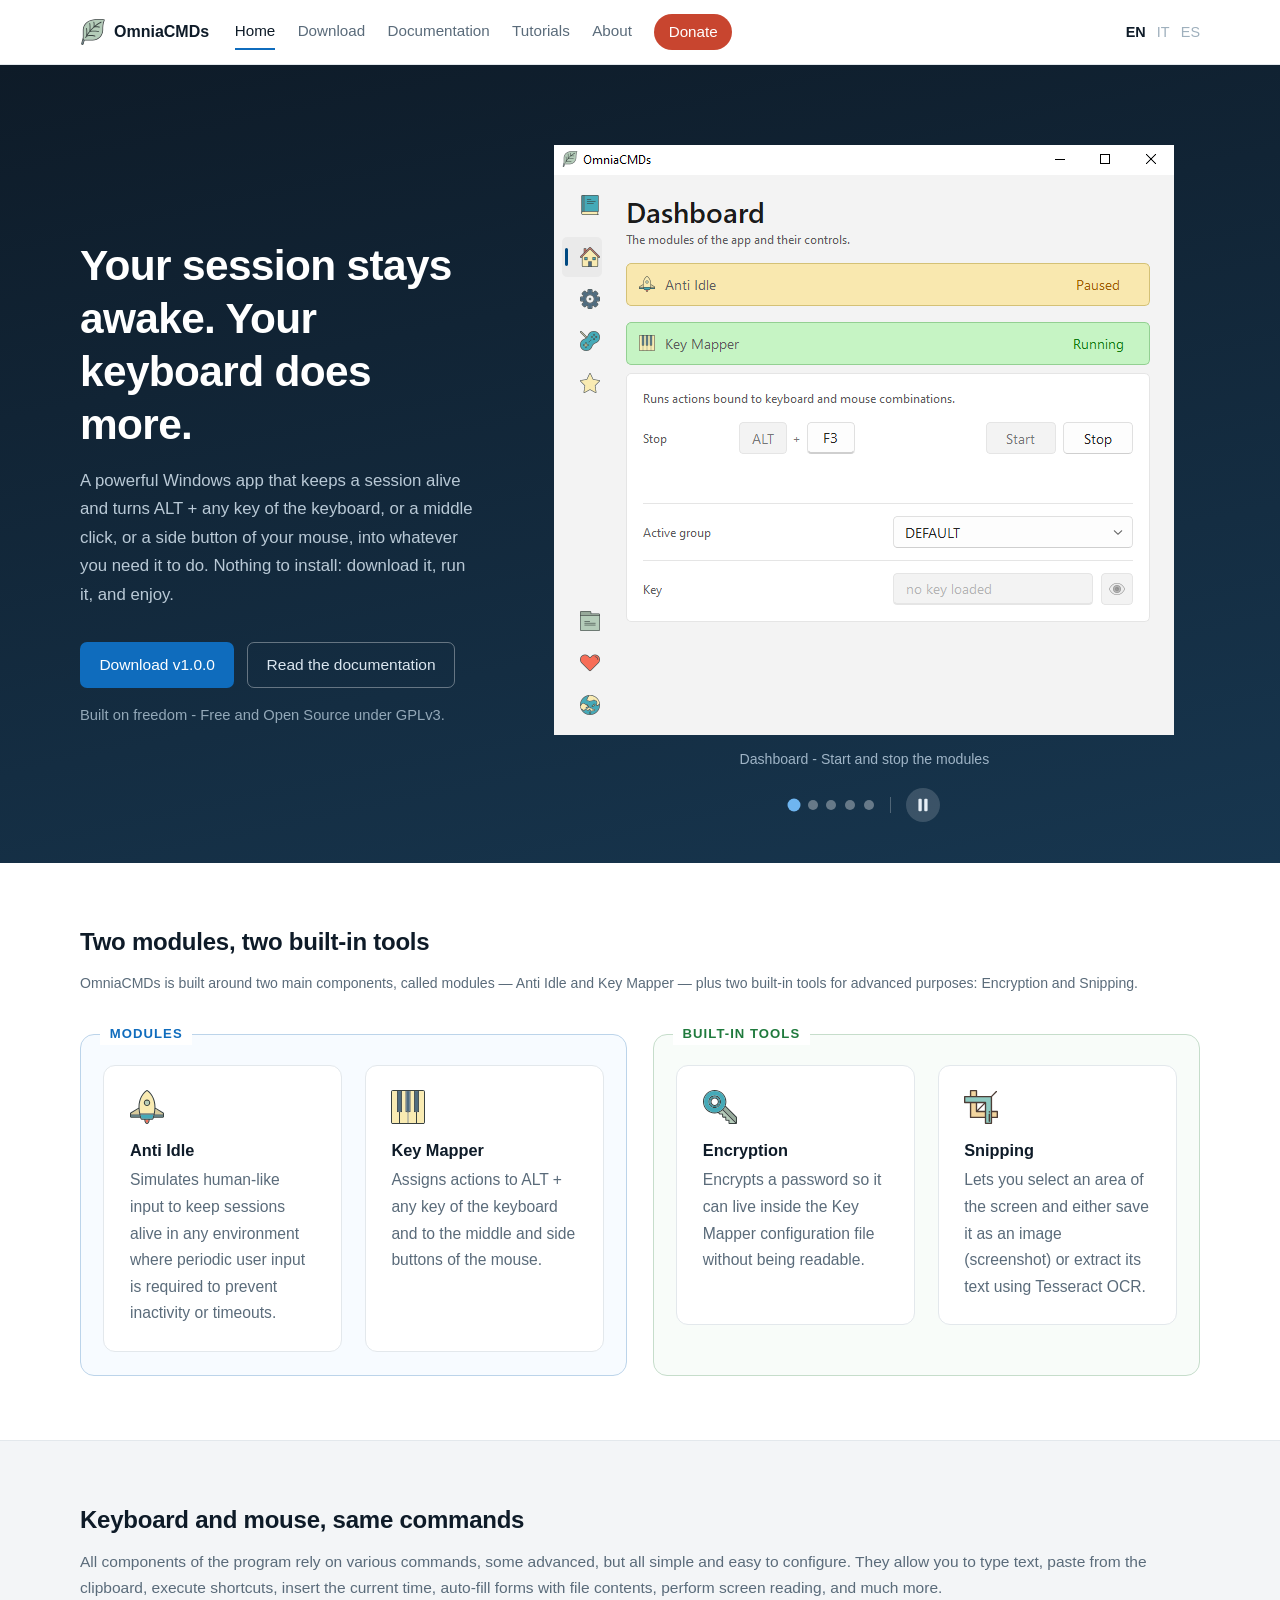
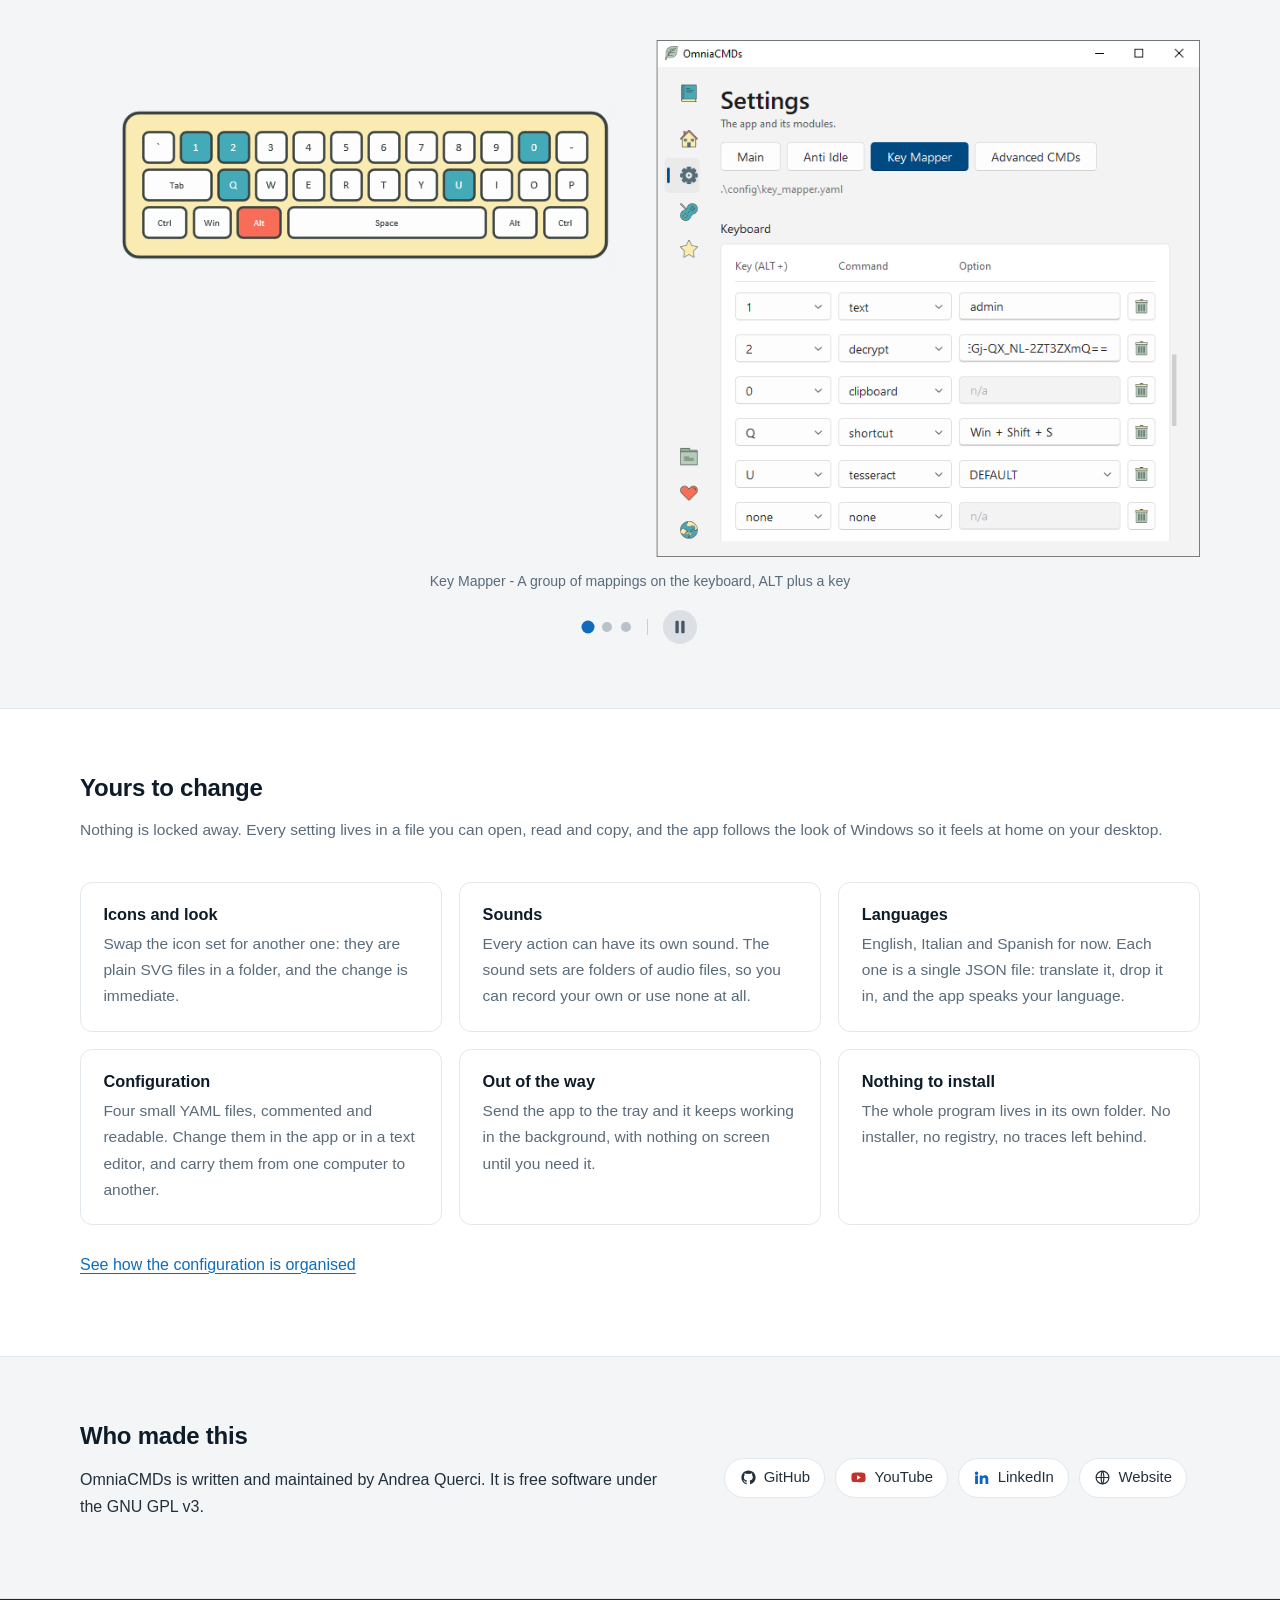
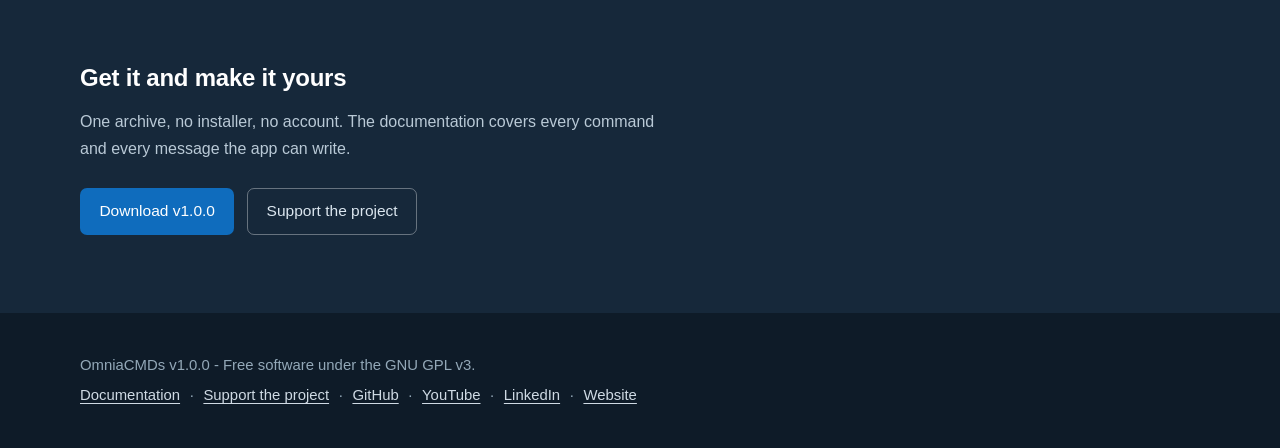
==== commit ccffe351: "Add files via upload" ====
--- a/index.html
+++ b/index.html
@@ -29,44 +29,42 @@
   <div class="shot carousel" data-every="6000">
     <div class="stage"><div class="track"><figure class="slide" data-caption="Dashboard - Start and stop the modules"><img src="assets/img/shot-1.png" alt="Dashboard - Start and stop the modules"></figure><figure class="slide" data-caption="Anti Idle - Simulates human-like input to keep sessions active"><img src="assets/img/shot-2.png" alt="Anti Idle - Simulates human-like input to keep sessions active"></figure><figure class="slide" data-caption="Key Mapper - Mouse and keyboard mappings"><img src="assets/img/shot-3.png" alt="Key Mapper - Mouse and keyboard mappings"></figure><figure class="slide" data-caption="Decryption - Secure string encryption and decryption"><img src="assets/img/shot-4.png" alt="Decryption - Secure string encryption and decryption"></figure><figure class="slide" data-caption="Snipping - Built-in tool for screen capture and OCR"><img src="assets/img/shot-5.png" alt="Snipping - Built-in tool for screen capture and OCR"></figure></div><span class="hint left" aria-hidden="true"><svg viewBox="0 0 24 24" fill="none" stroke="currentColor" stroke-width="2.2" stroke-linecap="round" stroke-linejoin="round"><path d="M15 5l-7 7 7 7"/></svg></span><span class="hint right" aria-hidden="true"><svg viewBox="0 0 24 24" fill="none" stroke="currentColor" stroke-width="2.2" stroke-linecap="round" stroke-linejoin="round"><path d="M9 5l7 7-7 7"/></svg></span></div>
     <p class="said"></p>
-    <p class="dots"><button type="button" aria-label="Dashboard - Start and stop the modules"></button><button type="button" aria-label="Anti Idle - Simulates human-like input to keep sessions active"></button><button type="button" aria-label="Key Mapper - Mouse and keyboard mappings"></button><button type="button" aria-label="Decryption - Secure string encryption and decryption"></button><button type="button" aria-label="Snipping - Built-in tool for screen capture and OCR"></button></p>
+    <p class="dots"><button type="button" aria-label="Dashboard - Start and stop the modules"></button><button type="button" aria-label="Anti Idle - Simulates human-like input to keep sessions active"></button><button type="button" aria-label="Key Mapper - Mouse and keyboard mappings"></button><button type="button" aria-label="Decryption - Secure string encryption and decryption"></button><button type="button" aria-label="Snipping - Built-in tool for screen capture and OCR"></button><button class="hold" type="button" aria-label="Pause or resume the slideshow"><svg class="two" viewBox="0 0 24 24" fill="currentColor" aria-hidden="true"><rect x="6.5" y="4.5" width="4" height="15" rx="1.2"/><rect x="13.5" y="4.5" width="4" height="15" rx="1.2"/></svg><svg class="one" viewBox="0 0 24 24" fill="currentColor" aria-hidden="true"><path d="M8 5.5l11 6.5-11 6.5z"/></svg></button></p>
+  </div>
+</div></section>
+
+<section class="band"><div class="wrap">
+  <div class="head one-line">
+    <h2>Two modules, two built-in tools</h2>
+    <p>OmniaCMDs is built around two main components, called modules &mdash; Anti&nbsp;Idle and Key&nbsp;Mapper &mdash; plus two built-in tools for advanced purposes: Encryption and Snipping.</p>
+  </div>
+  <div class="families"><section class="family modules"><p class="tag">Modules</p><div class="grid two"><article class="feature"><img src="assets/icons/anti_idle.svg" alt=""><h3>Anti Idle</h3><p>Simulates human-like input to keep sessions alive in any environment where periodic user input is required to prevent inactivity or timeouts.</p></article><article class="feature"><img src="assets/icons/key_mapper.svg" alt=""><h3>Key Mapper</h3><p>Assigns actions to ALT + any key of the keyboard and to the middle and side buttons of the mouse.</p></article></div></section><section class="family tools"><p class="tag">Built-in tools</p><div class="grid two"><article class="feature"><img src="assets/icons/decrypt.svg" alt=""><h3>Encryption</h3><p>Encrypts a password so it can live inside the Key Mapper configuration file without being readable.</p></article><article class="feature"><img src="assets/icons/snipping.svg" alt=""><h3>Snipping</h3><p>Lets you select an area of the screen and either save it as an image (screenshot) or extract its text using Tesseract OCR.</p></article></div></section></div>
+</div></section>
+
+<section class="band mist"><div class="wrap">
+  <div class="head">
+    <h2>Keyboard and mouse, same commands</h2>
+    <p>All components of the program rely on various commands, some advanced, but all simple and easy to configure. They allow you to type text, paste from the clipboard, execute shortcuts, insert the current time, auto-fill forms with file contents, perform screen reading, and much more.</p>
+  </div>
+  <div class="carousel wide" data-every="6000">
+    <div class="stage"><div class="track"><figure class="slide" data-caption="Key Mapper - A group of mappings on the keyboard, ALT plus a key"><img class="drawing" src="assets/img/keyboard.png" alt="Key Mapper - A group of mappings on the keyboard, ALT plus a key"></figure><figure class="slide" data-caption="Key Mapper - The same group, on the five mouse buttons"><img class="drawing" src="assets/img/mouse.png" alt="Key Mapper - The same group, on the five mouse buttons"></figure><figure class="slide" data-caption="Anti Idle - A list of actions, repeated at the interval you set"><img class="drawing" src="assets/img/antiidle.png" alt="Anti Idle - A list of actions, repeated at the interval you set"></figure></div><span class="hint left" aria-hidden="true"><svg viewBox="0 0 24 24" fill="none" stroke="currentColor" stroke-width="2.2" stroke-linecap="round" stroke-linejoin="round"><path d="M15 5l-7 7 7 7"/></svg></span><span class="hint right" aria-hidden="true"><svg viewBox="0 0 24 24" fill="none" stroke="currentColor" stroke-width="2.2" stroke-linecap="round" stroke-linejoin="round"><path d="M9 5l7 7-7 7"/></svg></span></div>
+    <p class="said"></p>
+    <p class="dots">
+      <button type="button" aria-label="Key Mapper - A group of mappings on the keyboard, ALT plus a key"></button>
+      <button type="button" aria-label="Key Mapper - The same group, on the five mouse buttons"></button>
+      <button type="button" aria-label="Anti Idle - A list of actions, repeated at the interval you set"></button>
+      <button class="hold" type="button" aria-label="Pause or resume the slideshow"><svg class="two" viewBox="0 0 24 24" fill="currentColor" aria-hidden="true"><rect x="6.5" y="4.5" width="4" height="15" rx="1.2"/><rect x="13.5" y="4.5" width="4" height="15" rx="1.2"/></svg><svg class="one" viewBox="0 0 24 24" fill="currentColor" aria-hidden="true"><path d="M8 5.5l11 6.5-11 6.5z"/></svg></button>
+    </p>
   </div>
 </div></section>
 
 <section class="band"><div class="wrap">
   <div class="head">
-    <h2>Two modules and two tools</h2>
-    <p>Each one does a single job, and they share the same set of commands.</p>
+    <h2>Yours to change</h2>
+    <p>Nothing is locked away. Every setting lives in a file you can open, read and copy, and the app follows the look of Windows so it feels at home on your desktop.</p>
   </div>
-  <div class="grid four"><article class="feature"><img src="assets/icons/anti_idle.svg" alt=""><h3>Anti Idle</h3><p>Sends the actions you list at the interval you set, and can wait for a given window to be in front so it stays quiet while you work elsewhere.</p></article><article class="feature"><img src="assets/icons/key_mapper.svg" alt=""><h3>Key Mapper</h3><p>Binds ALT + key and the middle and side buttons of your mouse to commands, in groups you can switch between while it runs.</p></article><article class="feature"><img src="assets/icons/snipping.svg" alt=""><h3>Snipping</h3><p>Select part of the screen and save it, or read the text inside it with Tesseract and get it in your clipboard.</p></article><article class="feature"><img src="assets/icons/decrypt.svg" alt=""><h3>Encryption</h3><p>Keeps a password out of a plain file: store it encrypted and let a key type it for you.</p></article></div>
-</div></section>
-
-<section class="band mist"><div class="wrap split">
-  <div>
-    <h2>Keyboard and mouse, same commands</h2>
-    <p>A mapping is a key or a mouse button, a command and its option. Type a text, paste the clipboard, press a shortcut, write the time, pour a file into a form, read the screen. The mouse adds five of its own: a short middle click, two longer ones, and the two side buttons.</p>
-  </div>
-  <div class="carousel" data-every="7000">
-    <div class="stage"><div class="track"><figure class="slide" data-caption="Keyboard - A group of mappings, as you would set it up in Key Mapper"><div class="keymap"><dl><dt><kbd class="fixed">ALT</kbd><span class="plus">+</span><kbd>1</kbd></dt><dd>Paste the clipboard</dd><dt><kbd class="fixed">ALT</kbd><span class="plus">+</span><kbd>2</kbd></dt><dd>Type a stored password, decrypted</dd><dt><kbd class="fixed">ALT</kbd><span class="plus">+</span><kbd>6</kbd></dt><dd>Read text from the screen</dd><dt><kbd class="fixed">ALT</kbd><span class="plus">+</span><kbd>7</kbd></dt><dd>Take a screenshot</dd><dt><kbd class="fixed">ALT</kbd><span class="plus">+</span><kbd>0</kbd></dt><dd>Type the date and time</dd></dl></div></figure><figure class="slide" data-caption="Mouse - The same group, on the five mouse buttons"><div class="keymap"><dl><dt><kbd>MB3</kbd></dt><dd>Type your user name</dd><dt><kbd>MB3-1</kbd></dt><dd>Type the password, decrypted</dd><dt><kbd>MB3-2</kbd></dt><dd>Paste the clipboard</dd><dt><kbd>X1</kbd></dt><dd>Open a file</dd><dt><kbd>X2</kbd></dt><dd>Read text from the screen</dd></dl></div></figure></div><span class="hint left" aria-hidden="true"><svg viewBox="0 0 24 24" fill="none" stroke="currentColor" stroke-width="2.2" stroke-linecap="round" stroke-linejoin="round"><path d="M15 5l-7 7 7 7"/></svg></span><span class="hint right" aria-hidden="true"><svg viewBox="0 0 24 24" fill="none" stroke="currentColor" stroke-width="2.2" stroke-linecap="round" stroke-linejoin="round"><path d="M9 5l7 7-7 7"/></svg></span></div>
-    <p class="said"></p>
-    <p class="dots">
-      <button type="button" aria-label="Keyboard - A group of mappings, as you would set it up in Key Mapper"></button>
-      <button type="button" aria-label="Mouse - The same group, on the five mouse buttons"></button>
-    </p>
-  </div>
-</div></section>
-
-<section class="band"><div class="wrap split flip">
-  <div class="carousel files" data-every="8000">
-    <div class="stage"><div class="track"><figure class="slide" data-caption="Anti Idle - config/anti_idle.yaml"><div class="editor"><p class="bar"><span class="file">config/anti_idle.yaml</span><span class="keys"><span>&#8211;</span><span>&#9633;</span><span class="shut">&#10005;</span></span></p><ol class="code"><li><code><span class="key">MAIN</span>:</code></li><li><code>  <span class="key">shortcuts</span>:</code></li><li><code>    <span class="key">resume/pause</span>: <span class="val">alt+f1</span></code></li><li><code>    <span class="key">stop</span>: <span class="val">alt+f2</span></code></li><li><code>  <span class="key">repeat</span>:</code></li><li><code>    <span class="key">type</span>: <span class="val">sec</span></code></li><li><code>    <span class="key">time</span>: <span class="num">30</span></code></li><li><code>    <span class="key">random</span>: <span class="flag">false</span></code></li><li><code>  <span class="key">focus</span>:</code></li><li><code>    <span class="key">window_title_check</span>: <span class="val">include</span></code></li><li><code>    <span class="key">window_titles</span>:</code></li><li><code><span class="val">    - VDI</span></code></li><li><code><span class="val">    - Word</span></code></li><li><code><span class="key">INPUT</span>:</code></li><li><code>  <span class="key">send</span>:</code></li><li><code>    <span class="key">1</span>:</code></li><li><code>      <span class="key">cmd</span>: <span class="val">text</span></code></li><li><code>      <span class="key">str</span>: <span class="str">&quot;ciao a tutti\n&quot;</span></code></li></ol></div></figure><figure class="slide" data-caption="Key Mapper - config/key_mapper.yaml"><div class="editor"><p class="bar"><span class="file">config/key_mapper.yaml</span><span class="keys"><span>&#8211;</span><span>&#9633;</span><span class="shut">&#10005;</span></span></p><ol class="code"><li><code><span class="key">MAIN</span>:</code></li><li><code>  <span class="key">mapping</span>:</code></li><li><code>    <span class="key">group</span>: <span class="val">DEFAULT</span></code></li><li><code>  <span class="key">shortcuts</span>:</code></li><li><code>    <span class="key">stop</span>: <span class="val">alt+f3</span></code></li><li><code><span class="key">GROUPS</span>:</code></li><li><code>  <span class="key">DEFAULT</span>:</code></li><li><code>    <span class="key">keyboard</span>:</code></li><li><code>      <span class="key">alt+1</span>:</code></li><li><code>        <span class="key">cmd</span>: <span class="val">clipboard</span></code></li><li><code>      <span class="key">alt+2</span>:</code></li><li><code>        <span class="key">cmd</span>: <span class="val">decrypt</span></code></li><li><code>        <span class="key">str</span>: <span class="val">gAAAAABqnytuPBOGPXTuHkKLQM...</span></code></li><li><code>      <span class="key">alt+6</span>:</code></li><li><code>        <span class="key">cmd</span>: <span class="val">tesseract</span></code></li><li><code>        <span class="key">option</span>: <span class="val">DEFAULT</span></code></li><li><code>&nbsp;</code></li><li><code>&nbsp;</code></li></ol></div></figure><figure class="slide" data-caption="Screenshot - config/screenshot.yaml"><div class="editor"><p class="bar"><span class="file">config/screenshot.yaml</span><span class="keys"><span>&#8211;</span><span>&#9633;</span><span class="shut">&#10005;</span></span></p><ol class="code"><li><code><span class="key">SCREENSHOT</span>:</code></li><li><code>  <span class="key">hide_gui</span>: <span class="flag">true</span></code></li><li><code>  <span class="key">sound</span>:</code></li><li><code>    <span class="key">state</span>: <span class="flag">true</span></code></li><li><code>    <span class="key">file</span>: <span class="val">.\data\style\sounds\default\snipping.mp3</span></code></li><li><code>  <span class="key">OPTIONS</span>:</code></li><li><code>    <span class="key">DEFAULT</span>:</code></li><li><code>      <span class="key">full_screen</span>: <span class="flag">false</span></code></li><li><code>      <span class="key">folder</span>: <span class="val">.\data\tmp\screenshot</span></code></li><li><code>      <span class="key">file_name</span>: <span class="val">_screenshot.png</span></code></li><li><code>&nbsp;</code></li><li><code>&nbsp;</code></li><li><code>&nbsp;</code></li><li><code>&nbsp;</code></li><li><code>&nbsp;</code></li><li><code>&nbsp;</code></li><li><code>&nbsp;</code></li><li><code>&nbsp;</code></li></ol></div></figure><figure class="slide" data-caption="Tesseract - config/tesseract.yaml"><div class="editor"><p class="bar"><span class="file">config/tesseract.yaml</span><span class="keys"><span>&#8211;</span><span>&#9633;</span><span class="shut">&#10005;</span></span></p><ol class="code"><li><code><span class="key">TESSERACT</span>:</code></li><li><code>  <span class="key">hide_gui</span>: <span class="flag">true</span></code></li><li><code>  <span class="key">config</span>:</code></li><li><code>    <span class="key">language</span>: <span class="val">eng</span></code></li><li><code>    <span class="key">command</span>: <span class="val">--psm 3 --oem 3</span></code></li><li><code>    <span class="key">exe</span>: <span class="val">C:\Program Files\Tesseract-OCR\tesseract.exe</span></code></li><li><code>  <span class="key">OPTIONS</span>:</code></li><li><code>    <span class="key">OPTION_01</span>:</code></li><li><code>      <span class="key">replace</span>:</code></li><li><code><span class="val">      - [A, a]</span></code></li><li><code><span class="val">      - [&#x27;1&#x27;, &#x27;2&#x27;]</span></code></li><li><code>      <span class="key">header</span>: <span class="val">header_</span></code></li><li><code>      <span class="key">trail</span>: <span class="val">_trail</span></code></li><li><code>&nbsp;</code></li><li><code>&nbsp;</code></li><li><code>&nbsp;</code></li><li><code>&nbsp;</code></li><li><code>&nbsp;</code></li></ol></div></figure></div><span class="hint left" aria-hidden="true"><svg viewBox="0 0 24 24" fill="none" stroke="currentColor" stroke-width="2.2" stroke-linecap="round" stroke-linejoin="round"><path d="M15 5l-7 7 7 7"/></svg></span><span class="hint right" aria-hidden="true"><svg viewBox="0 0 24 24" fill="none" stroke="currentColor" stroke-width="2.2" stroke-linecap="round" stroke-linejoin="round"><path d="M9 5l7 7-7 7"/></svg></span></div>
-    <p class="said"></p>
-    <p class="dots"><button type="button" aria-label="Anti Idle - config/anti_idle.yaml"></button><button type="button" aria-label="Key Mapper - config/key_mapper.yaml"></button><button type="button" aria-label="Screenshot - config/screenshot.yaml"></button><button type="button" aria-label="Tesseract - config/tesseract.yaml"></button></p>
-  </div>
-  <div>
-    <h2>Settings that read like sentences</h2>
-    <p>Everything is in plain YAML files next to the app, and every page shows you the file it is editing. Change it in the app or in a text editor, whichever you prefer — and if you break something, delete the file and a fresh one appears.</p>
-    <p><a href="docs.html">See how the configuration is organised</a></p>
-  </div>
+  <div class="grid three"><article class="freedom"><h3>Icons and look</h3><p>Swap the icon set for another one: they are plain SVG files in a folder, and the change is immediate.</p></article><article class="freedom"><h3>Sounds</h3><p>Every action can have its own sound. The sound sets are folders of audio files, so you can record your own or use none at all.</p></article><article class="freedom"><h3>Languages</h3><p>English, Italian and Spanish for now. Each one is a single JSON file: translate it, drop it in, and the app speaks your language.</p></article><article class="freedom"><h3>Configuration</h3><p>Four small YAML files, commented and readable. Change them in the app or in a text editor, and carry them from one computer to another.</p></article><article class="freedom"><h3>Out of the way</h3><p>Send the app to the tray and it keeps working in the background, with nothing on screen until you need it.</p></article><article class="freedom"><h3>Nothing to install</h3><p>The whole program lives in its own folder. No installer, no registry, no traces left behind.</p></article></div>
+  <p class="more"><a href="docs.html">See how the configuration is organised</a></p>
 </div></section>
 
 <section class="band mist"><div class="wrap credits">
--- a/assets/style.css
+++ b/assets/style.css
@@ -108,8 +108,11 @@
 
 .band { padding: clamp(2.6rem, 5vw, 4rem) 0; }
 .band.mist { background: var(--mist); border-block: 1px solid var(--rule); }
-.head { max-width: 58ch; margin-bottom: 2.4rem; }
-.head p { color: var(--muted); font-size: 1rem; }
+.head { max-width: none; margin-bottom: 2.4rem; }
+.head p { color: var(--muted); font-size: 0.97rem; max-width: none; }
+@media (min-width: 1240px) {
+  .head.one-line p { white-space: nowrap; font-size: 0.88rem; }
+}
 
 .grid { display: grid; gap: 1.4rem; }
 @media (min-width: 720px) { .grid.two { grid-template-columns: repeat(2, 1fr); } }
@@ -121,13 +124,17 @@
 
 .split { display: grid; gap: clamp(2rem, 5vw, 3.5rem); align-items: center; }
 @media (min-width: 900px) { .split { grid-template-columns: 1fr 1fr; } }
+
 .split.flip > :first-child { order: 2; }
 .split img {
   width: auto; max-width: min(100%, var(--shot-max)); height: auto;
 }
 
-.keymap { background: var(--paper); border: 1px solid var(--rule); padding: 1.5rem 1.7rem; box-shadow: var(--shadow); }
-.keymap dl { display: grid; grid-template-columns: auto 1fr; gap: 0.9rem 1.2rem; margin: 0; align-items: center; }
+.keymap { background: var(--paper); border: 1px solid var(--rule); padding: 1.4rem 1.6rem; box-shadow: var(--shadow); }
+.carousel .drawing { width: 100%; max-width: 100%; height: auto; display: block; margin: auto 0; }
+.carousel.wide .slide { display: flex; align-items: center; }
+.carousel.wide .stage { max-width: min(100%, 1120px); }
+.keymap dl { display: grid; grid-template-columns: auto 1fr; gap: 0.75rem 1.2rem; margin: 0; align-items: center; }
 .keymap dt { display: flex; align-items: center; gap: 0.35rem; }
 .keymap dd { margin: 0; }
 .keymap .caption { margin: 1.2rem 0 0; font-size: 0.92rem; color: var(--muted); }
@@ -271,20 +278,21 @@
   display: flex; justify-content: center; align-items: center; gap: 0.5rem;
   margin: 1rem auto 0; padding: 0; max-width: none;
 }
-.dots button {
+.dots button:not(.hold) {
   width: 10px; height: 10px; padding: 0; border: 0; border-radius: 50%; cursor: pointer;
   background: rgba(20, 40, 60, 0.25); transition: background 0.3s ease, transform 0.3s ease;
 }
-.dots button[aria-current="true"] { background: var(--accent); transform: scale(1.3); }
-.dots button:hover { background: rgba(20, 40, 60, 0.45); }
-.hero .dots button { background: rgba(255, 255, 255, 0.35); }
-.hero .dots button[aria-current="true"] { background: var(--sky); }
-.hero .dots button:hover { background: rgba(255, 255, 255, 0.6); }
+.dots button:not(.hold)[aria-current="true"] { background: var(--accent); transform: scale(1.3); }
+.dots button:not(.hold):hover { background: rgba(20, 40, 60, 0.45); }
+.hero .dots button:not(.hold) { background: rgba(255, 255, 255, 0.35); }
+.hero .dots button:not(.hold)[aria-current="true"] { background: var(--sky); }
+.hero .dots button:not(.hold):hover { background: rgba(255, 255, 255, 0.6); }
 
 /* meta' destra per andare avanti, meta' sinistra per tornare indietro */
 .carousel .stage {
   position: relative; max-width: min(100%, var(--shot-max)); margin: 0 auto;
 }
+
 .carousel.ready .stage { cursor: pointer; }
 .hint {
   position: absolute; top: 0; bottom: 0; width: 26%; display: grid;
@@ -297,6 +305,7 @@
 .hint.right { right: 0; justify-items: end; padding-right: 14px;
               background: linear-gradient(to left, rgba(14, 27, 40, 0.38), transparent); }
 .carousel.to-left .hint.left, .carousel.to-right .hint.right { opacity: 1; }
+
 .carousel:not(.ready) .hint { display: none; }
 @media (hover: none) { .hint { display: none; } }
 
@@ -427,27 +436,6 @@
   margin: 0 auto;
 }
 
-.carousel .said { text-align: center; font-size: 0.88rem; color: var(--muted); margin: 0.8rem auto 0; max-width: none; min-height: 1.4em; }
-.hero .carousel .said { color: #9fb4c6; }
-
-.dots {
-  display: flex; justify-content: center; gap: 0.5rem;
-  margin: 0.8rem auto 0; padding: 0; max-width: none;
-}
-.dots button {
-  width: 9px; height: 9px; padding: 0; border-radius: 50%; cursor: pointer; border: 0;
-  background: rgba(20, 40, 60, 0.22); transition: background 0.3s ease, transform 0.3s ease;
-}
-.hero .dots button { background: rgba(255, 255, 255, 0.3); }
-.dots button[aria-current="true"] { background: var(--accent); transform: scale(1.3); }
-.hero .dots button[aria-current="true"] { background: var(--sky); }
-.dots button:hover { background: rgba(20, 40, 60, 0.45); }
-.hero .dots button:hover { background: rgba(255, 255, 255, 0.6); }
-
-@media (prefers-reduced-motion: reduce) {
-  .carousel .track { scroll-behavior: auto; }
-}
-
 
 
 
@@ -471,44 +459,74 @@
 dl.notes dd { margin: 0; color: var(--muted); }
 @media (max-width: 620px) { dl.notes { grid-template-columns: 1fr; gap: 0.1rem 0; } dl.notes dd { margin-bottom: 0.7rem; } }
 
-/* i file di configurazione, come li mostrerebbe un editor su Windows */
-.carousel.files .slide { display: flex; }
-.editor {
-  display: flex; flex-direction: column; flex: 1;
-  background: #fdfdfd; border: 1px solid var(--keycap-edge); overflow: hidden;
-}
-.editor .bar {
-  display: flex; align-items: center; margin: 0; max-width: none;
-  background: #dde5ec; border-bottom: 1px solid #c2ced9; color: var(--ink);
-  font-family: "Cascadia Mono", ui-monospace, Consolas, monospace; font-size: 0.82rem;
-}
-.editor .file { padding: 0.5rem 0.9rem; font-weight: 600; }
-.editor .keys { margin-left: auto; display: flex; }
-.editor .keys span { width: 36px; padding: 0.5rem 0; text-align: center; color: #44586b; font-size: 0.78rem; }
-.editor .keys span:hover { background: #c9d5e0; }
-.editor .keys .shut:hover { background: #c8452f; color: #fff; }
-
-/* la colonna dei numeri e' dipinta sul fondo, cosi' corre da cima a fondo */
-ol.code {
-  counter-reset: row; list-style: none; margin: 0; padding: 0.5rem 0;
-  flex: 1; max-width: none; overflow-x: auto;
-  background: linear-gradient(to right,
-              #eef1f4 0 3.9em, #c9d2da 3.9em 4em, #fdfdfd 4em);
-  font-family: "Cascadia Mono", ui-monospace, Consolas, monospace;
-  font-size: 0.86rem; line-height: 1.55; color: #000;
-}
-ol.code li { counter-increment: row; display: flex; margin: 0; white-space: pre; }
-ol.code li::before {
-  content: counter(row); flex: none; width: 3.3em; padding-right: 0.6em;
-  margin-right: 0.8em; text-align: right; color: #7a8894;
-}
-ol.code code { background: none; color: inherit; padding: 0 1rem 0 0; }
-
-/* le tinte di Notepad++ */
-ol.code .key { color: #000; font-weight: 700; }
-ol.code .str { color: #000; font-weight: 700; }
-ol.code .num { color: #ff8000; font-weight: 700; }
-ol.code .flag { color: #0000ff; font-weight: 700; }
-ol.code .val { color: #000; }
-ol.code .hint-note { color: #008000; }
-.carousel.files .said { text-align: center; }
+
+
+/* il pulsante che ferma e riprende il giro */
+.dots { gap: 0.55rem; }
+.hold {
+  display: inline-grid; place-items: center; width: 34px; height: 34px;
+  margin-left: 1.45rem; padding: 0; border: 0; border-radius: 50%; cursor: pointer;
+  background: rgba(20, 40, 60, 0.1); color: rgba(20, 40, 60, 0.75);
+  transition: background 0.25s ease, color 0.25s ease;
+  position: relative;
+}
+.hold::before {
+  content: ""; position: absolute; left: -1rem; top: 50%;
+  width: 1px; height: 16px; transform: translateY(-50%);
+  background: rgba(20, 40, 60, 0.18);
+}
+.hero .hold::before { background: rgba(255, 255, 255, 0.25); }
+.hold svg { width: 20px; height: 20px; grid-area: 1 / 1; }
+.hold .one { display: none; }
+.carousel.held .hold .one { display: block; }
+.carousel.held .hold .two { display: none; }
+.hold:hover { background: rgba(20, 40, 60, 0.2); color: var(--ink); }
+.carousel.held .hold { background: var(--accent); color: #fff; }
+.hero .hold { background: rgba(255, 255, 255, 0.16); color: #e6eef5; }
+.hero .hold:hover { background: rgba(255, 255, 255, 0.3); color: #fff; }
+.hero .carousel.held .hold { background: var(--sky); color: #0e1b28; }
+.carousel:not(.ready) .hold { display: none; }
+
+/* la tavola dei comandi: su schermo stretto scorre invece di sfondare */
+.scroller { overflow-x: auto; }
+.scroller table { min-width: 560px; }
+
+.commands-head { margin: 3rem 0 1.2rem; }
+table.commands { max-width: none; width: 100%; font-size: 0.97rem; }
+table.commands td.mid, table.commands th:nth-child(3), table.commands th:nth-child(4) { text-align: center; }
+table.commands .tick { color: var(--leaf); font-weight: 700; }
+table.commands .kind {
+  display: inline-block; font-size: 0.82rem; padding: 0.1rem 0.6rem; border-radius: 999px;
+  background: #eef1f4; color: var(--muted);
+}
+table.commands .kind.advanced { background: #e8f4ec; color: var(--leaf); }
+
+/* due famiglie: i moduli da una parte, gli strumenti dall altra */
+.families { display: grid; gap: 1.6rem; }
+@media (min-width: 1000px) { .families { grid-template-columns: 1fr 1fr; } }
+.family {
+  position: relative; border: 1px solid var(--rule); border-radius: 14px;
+  padding: 1.9rem 1.4rem 1.4rem; background: #fbfcfd;
+}
+.family .tag {
+  position: absolute; top: -0.75rem; left: 1.2rem; margin: 0; max-width: none;
+  background: var(--paper); padding: 0 0.6rem; font-size: 0.82rem;
+  letter-spacing: 0.08em; text-transform: uppercase; font-weight: 600;
+}
+.family.modules { border-color: #bcd4ea; background: #f7fbff; }
+.family.modules .tag { color: var(--accent); }
+.family.tools { border-color: #c6ddcb; background: #f8fcf9; }
+.family.tools .tag { color: var(--leaf); }
+.family .feature { background: var(--paper); }
+
+/* le liberta' del programma: sei riquadri sobri, senza figure */
+.grid.three { display: grid; gap: 1.1rem; }
+@media (min-width: 720px) { .grid.three { grid-template-columns: 1fr 1fr; } }
+@media (min-width: 1040px) { .grid.three { grid-template-columns: repeat(3, 1fr); } }
+.freedom {
+  background: var(--paper); border: 1px solid var(--rule); border-radius: 12px;
+  padding: 1.3rem 1.4rem;
+}
+.freedom h3 { margin: 0 0 0.4rem; font-size: 1.02rem; }
+.freedom p { margin: 0; color: var(--muted); font-size: 0.97rem; }
+.more { margin-top: 1.6rem; }
